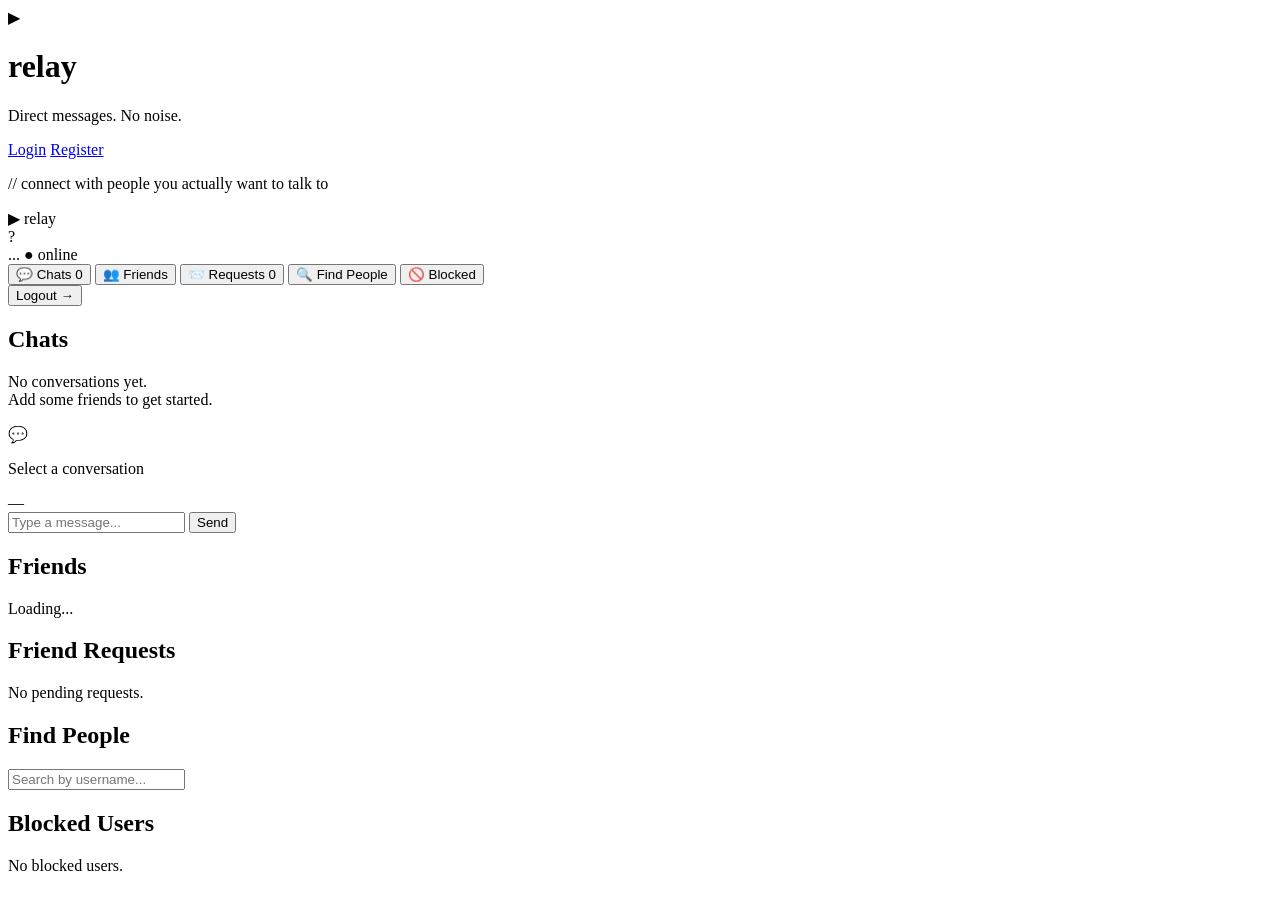
==== static/index.html @ bf9447e9 "comment" ====
<!DOCTYPE html>
<html lang="en">
<head>
    <meta charset="UTF-8"/>
    <meta name="viewport" content="width=device-width, initial-scale=1.0"/>
    <title>Relay — Messaging</title>
    <link rel="preconnect" href="https://fonts.googleapis.com"/>
    <link href="https://fonts.googleapis.com/css2?family=IBM+Plex+Mono:wght@400;500;600&family=IBM+Plex+Sans:wght@300;400;500&display=swap"
          rel="stylesheet"/>
    <link rel="stylesheet" href="/static/css/messenger.css"> <!-- chat page -->
</head>
<body>

<!-- ===================== LOGGED-OUT VIEW ===================== -->
<div id="view-guest" class="view hidden">
    <div class="guest-wrap">
        <div class="guest-brand">
            <span class="brand-mark">▶</span>
            <h1 class="brand-name">relay</h1>
        </div>
        <p class="guest-tagline">Direct messages. No noise.</p>
        <div class="guest-actions">
            <a href="/login.html" class="btn btn-primary">Login</a>
            <a href="/register.html" class="btn btn-ghost">Register</a>
        </div>
        <p class="guest-hint">// connect with people you actually want to talk to</p>
    </div>
</div>

<!-- ===================== LOGGED-IN VIEW ===================== -->
<div id="view-app" class="view hidden">

    <!-- Sidebar -->
    <aside class="sidebar" id="sidebar">
        <div class="sidebar-header">
            <span class="brand-mark-sm">▶</span>
            <span class="brand-name-sm">relay</span>
        </div>

        <div class="user-badge" id="user-badge">
            <div class="user-avatar" id="user-avatar">?</div>
            <div class="user-info">
                <span class="user-name" id="sidebar-username">...</span>
                <span class="user-status">● online</span>
            </div>
        </div>

        <nav class="sidebar-nav">
            <button class="nav-item active" data-panel="chats" onclick="showPanel('chats')">
                <span class="nav-icon">💬</span> Chats
                <span class="unread-badge hidden" id="total-unread-badge">0</span>
            </button>
            <button class="nav-item" data-panel="friends" onclick="showPanel('friends')">
                <span class="nav-icon">👥</span> Friends
            </button>
            <button class="nav-item" data-panel="requests" onclick="showPanel('requests')">
                <span class="nav-icon">📨</span> Requests
                <span class="unread-badge hidden" id="requests-badge">0</span>
            </button>
            <button class="nav-item" data-panel="search" onclick="showPanel('search')">
                <span class="nav-icon">🔍</span> Find People
            </button>
            <button class="nav-item" data-panel="blocked" onclick="showPanel('blocked')">
                <span class="nav-icon">🚫</span> Blocked
            </button>
        </nav>

        <div class="sidebar-footer">
            <button class="btn-logout" onclick="logout()">Logout →</button>
        </div>
    </aside>

    <!-- Main content area -->
    <main class="main-area">

        <!-- ---- CHATS PANEL ---- -->
        <div class="panel active" id="panel-chats">
            <div class="panel-header">
                <h2>Chats</h2>
            </div>
            <div class="chat-layout">
                <div class="chat-list" id="chat-list">
                    <p class="empty-state">No conversations yet.<br/>Add some friends to get started.</p>
                </div>
                <div class="chat-window" id="chat-window">
                    <div class="chat-window-empty" id="chat-empty-state">
                        <span class="chat-empty-icon">💬</span>
                        <p>Select a conversation</p>
                    </div>
                    <div class="chat-active hidden" id="chat-active">
                        <div class="chat-header" id="chat-header">
                            <span id="chat-with-name">—</span>
                        </div>
                        <div class="messages-area" id="messages-area"></div>
                        <div class="message-input-row">
                            <input type="text" id="msg-input" placeholder="Type a message..."
                                   onkeydown="if(event.key==='Enter') sendMessage()"/>
                            <button class="btn-send" onclick="sendMessage()">Send</button>
                        </div>
                    </div>
                </div>
            </div>
        </div>

        <!-- ---- FRIENDS PANEL ---- -->
        <div class="panel hidden" id="panel-friends">
            <div class="panel-header">
                <h2>Friends</h2>
            </div>
            <div id="friends-list" class="card-list">
                <p class="empty-state">Loading...</p>
            </div>
        </div>

        <!-- ---- REQUESTS PANEL ---- -->
        <div class="panel hidden" id="panel-requests">
            <div class="panel-header">
                <h2>Friend Requests</h2>
            </div>
            <div id="requests-list" class="card-list">
                <p class="empty-state">No pending requests.</p>
            </div>
        </div>

        <!-- ---- SEARCH PANEL ---- -->
        <div class="panel hidden" id="panel-search">
            <div class="panel-header">
                <h2>Find People</h2>
            </div>
            <div class="search-bar">
                <input type="text" id="search-input" placeholder="Search by username..." oninput="debounceSearch()"/>
            </div>
            <div id="search-results" class="card-list"></div>
        </div>

        <!-- ---- BLOCKED PANEL ---- -->
        <div class="panel hidden" id="panel-blocked">
            <div class="panel-header">
                <h2>Blocked Users</h2>
            </div>
            <div id="blocked-list" class="card-list">
                <p class="empty-state">No blocked users.</p>
            </div>
        </div>

    </main>
</div>

<!-- Toast notification -->
<div id="toast" class="toast hidden"></div>

<script src="/js/api.js"></script>
<script src="/js/app.js"></script>
</body>
</html>
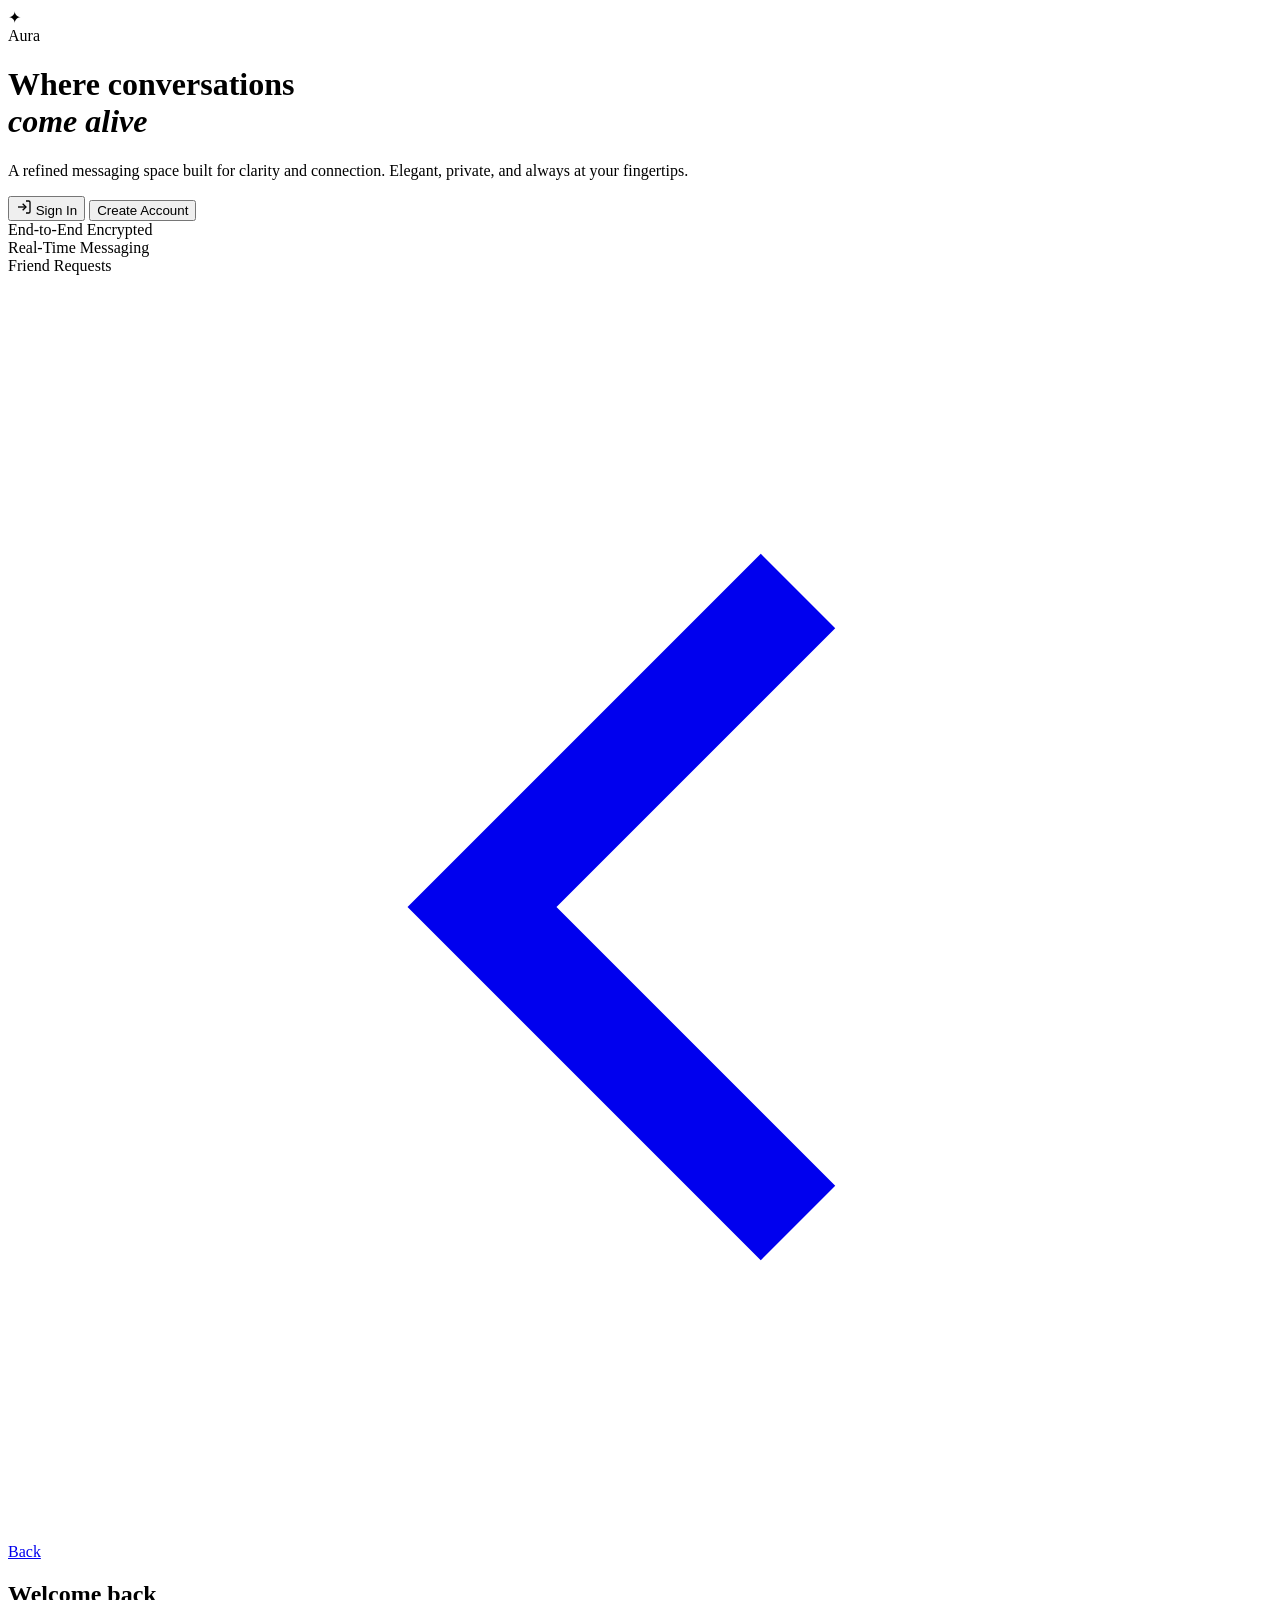
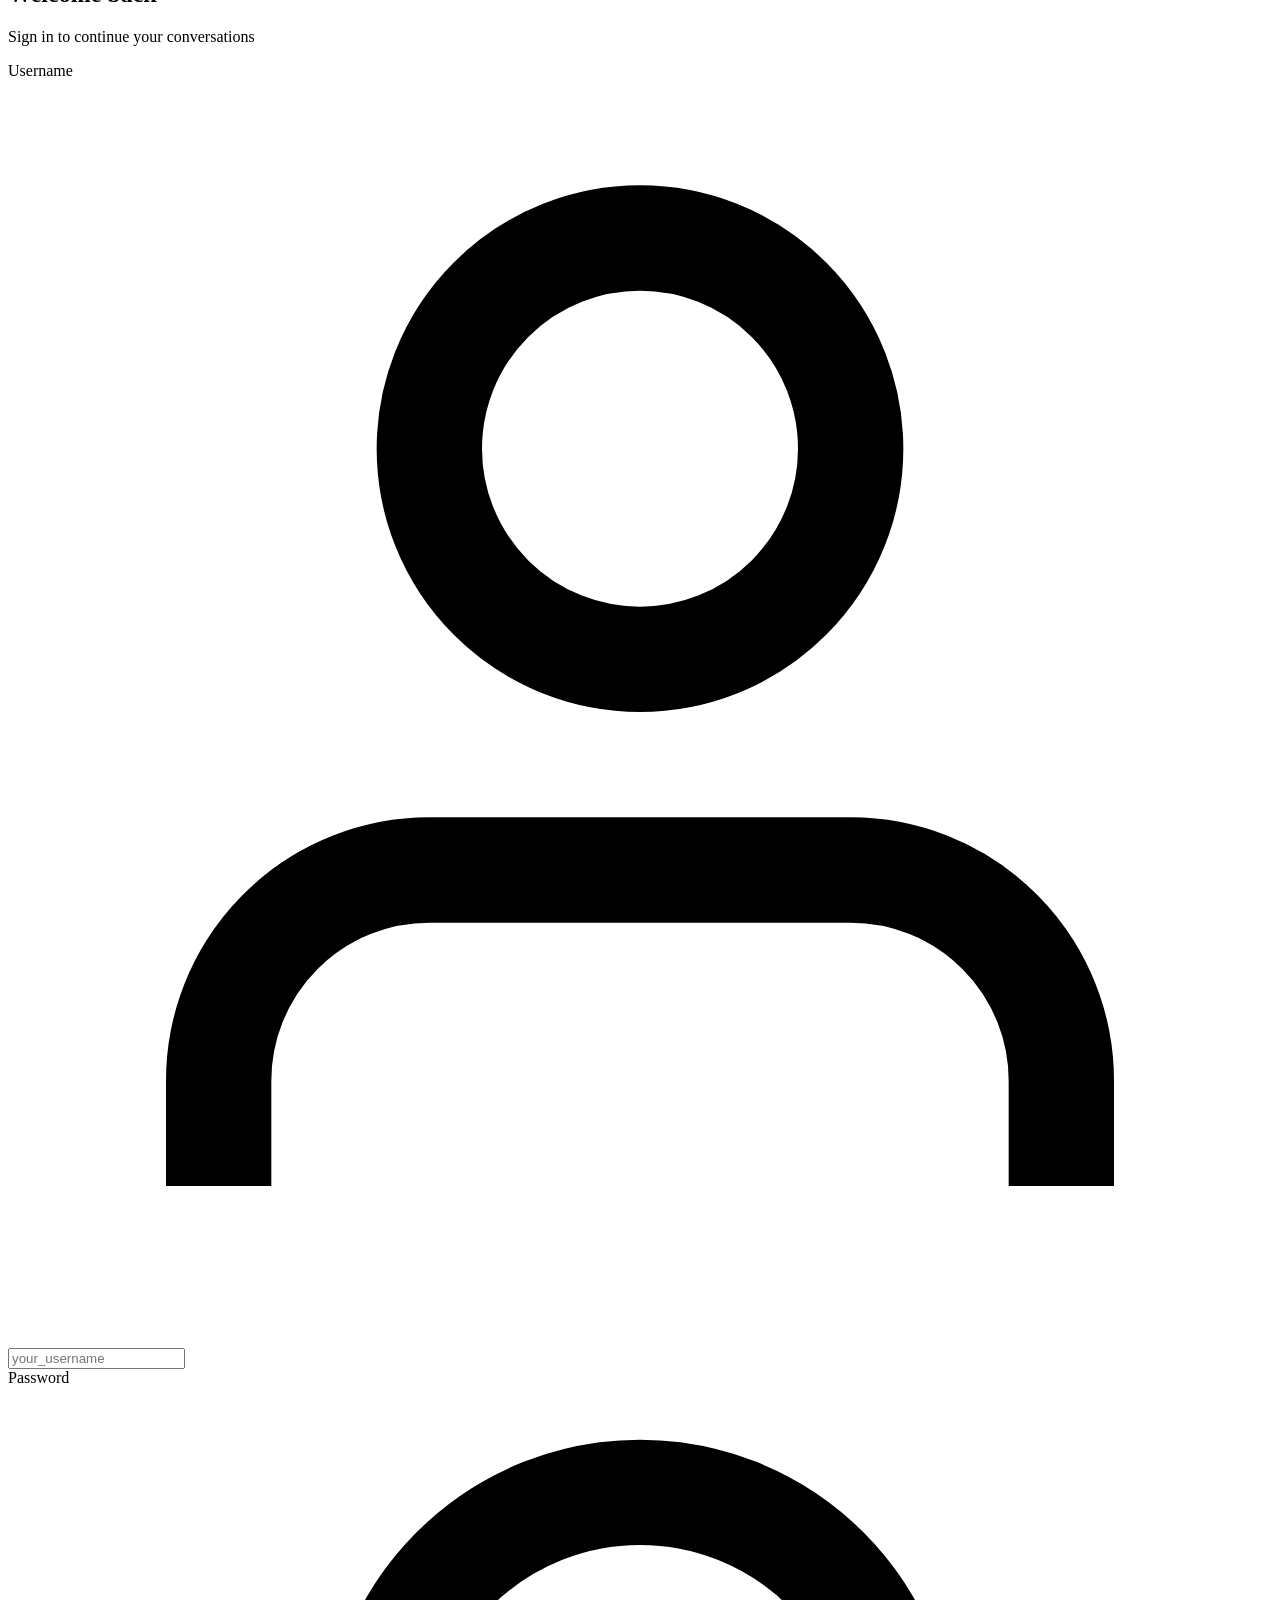
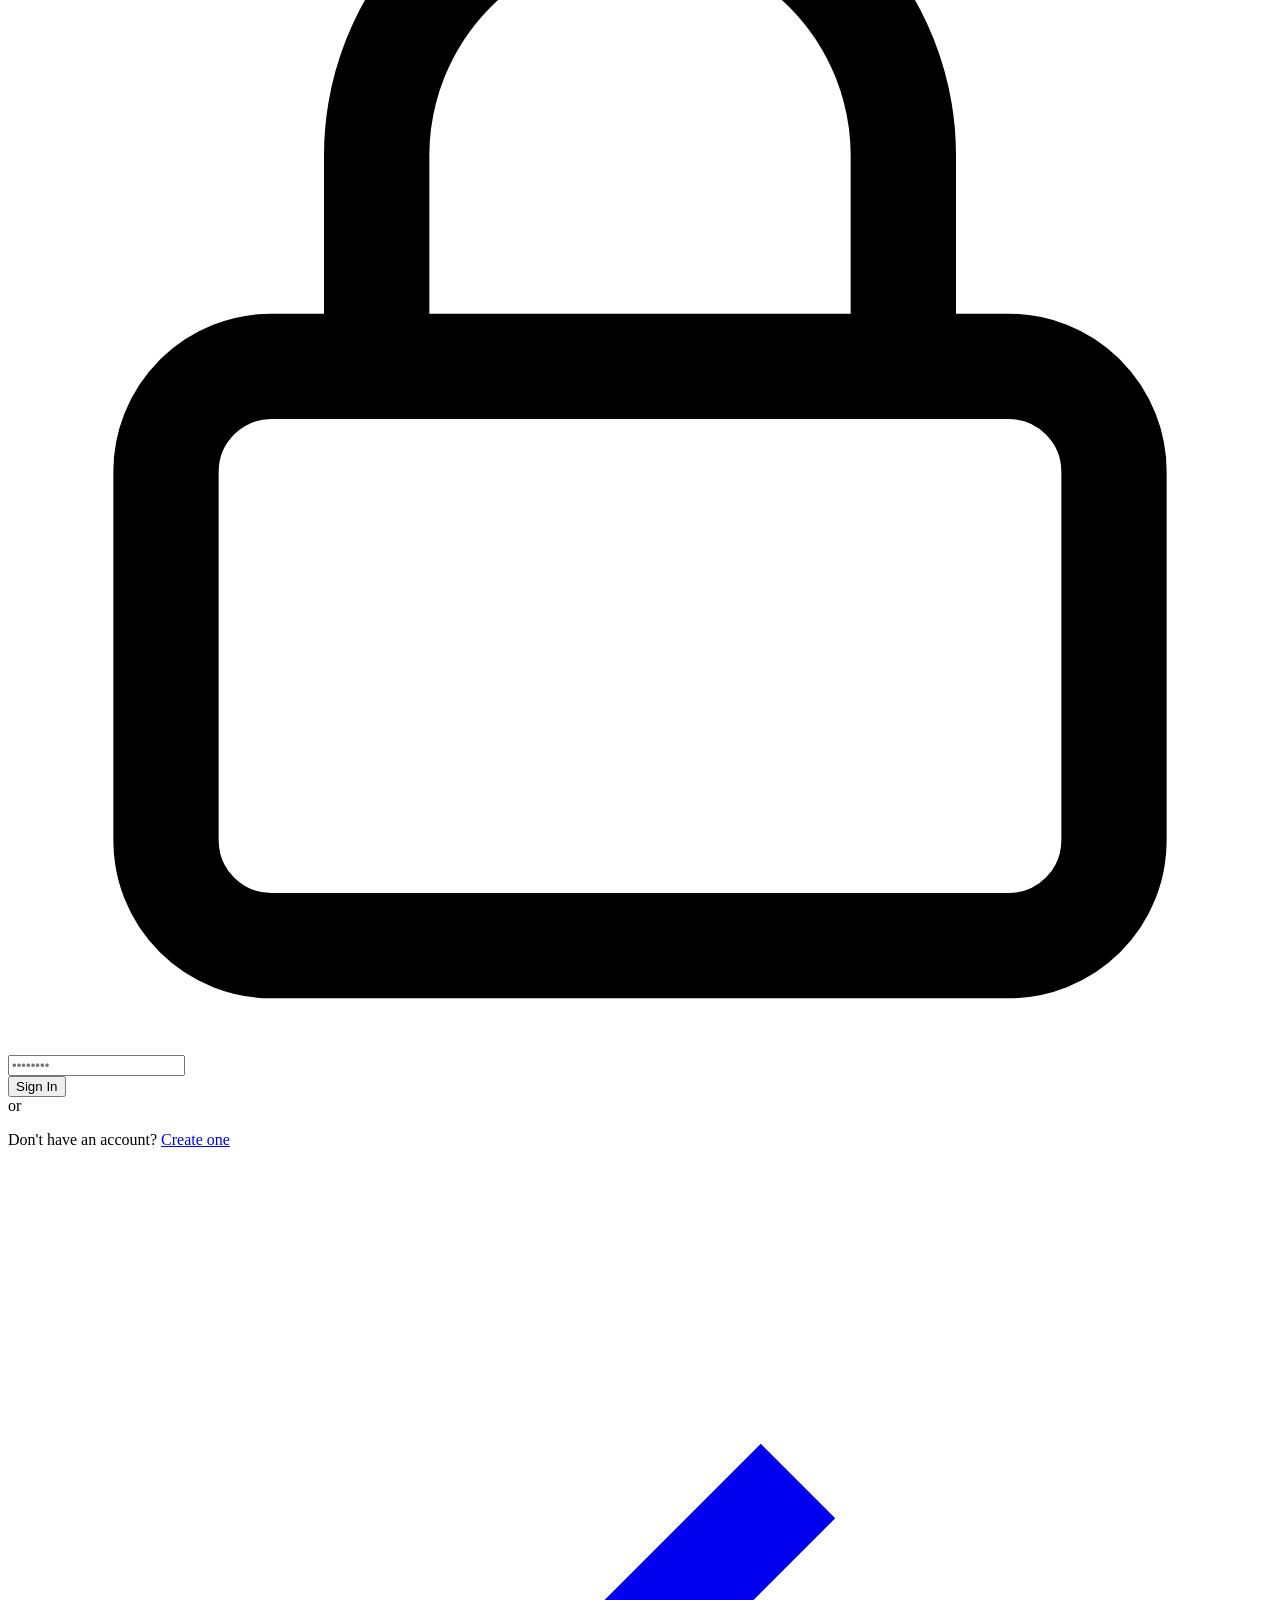
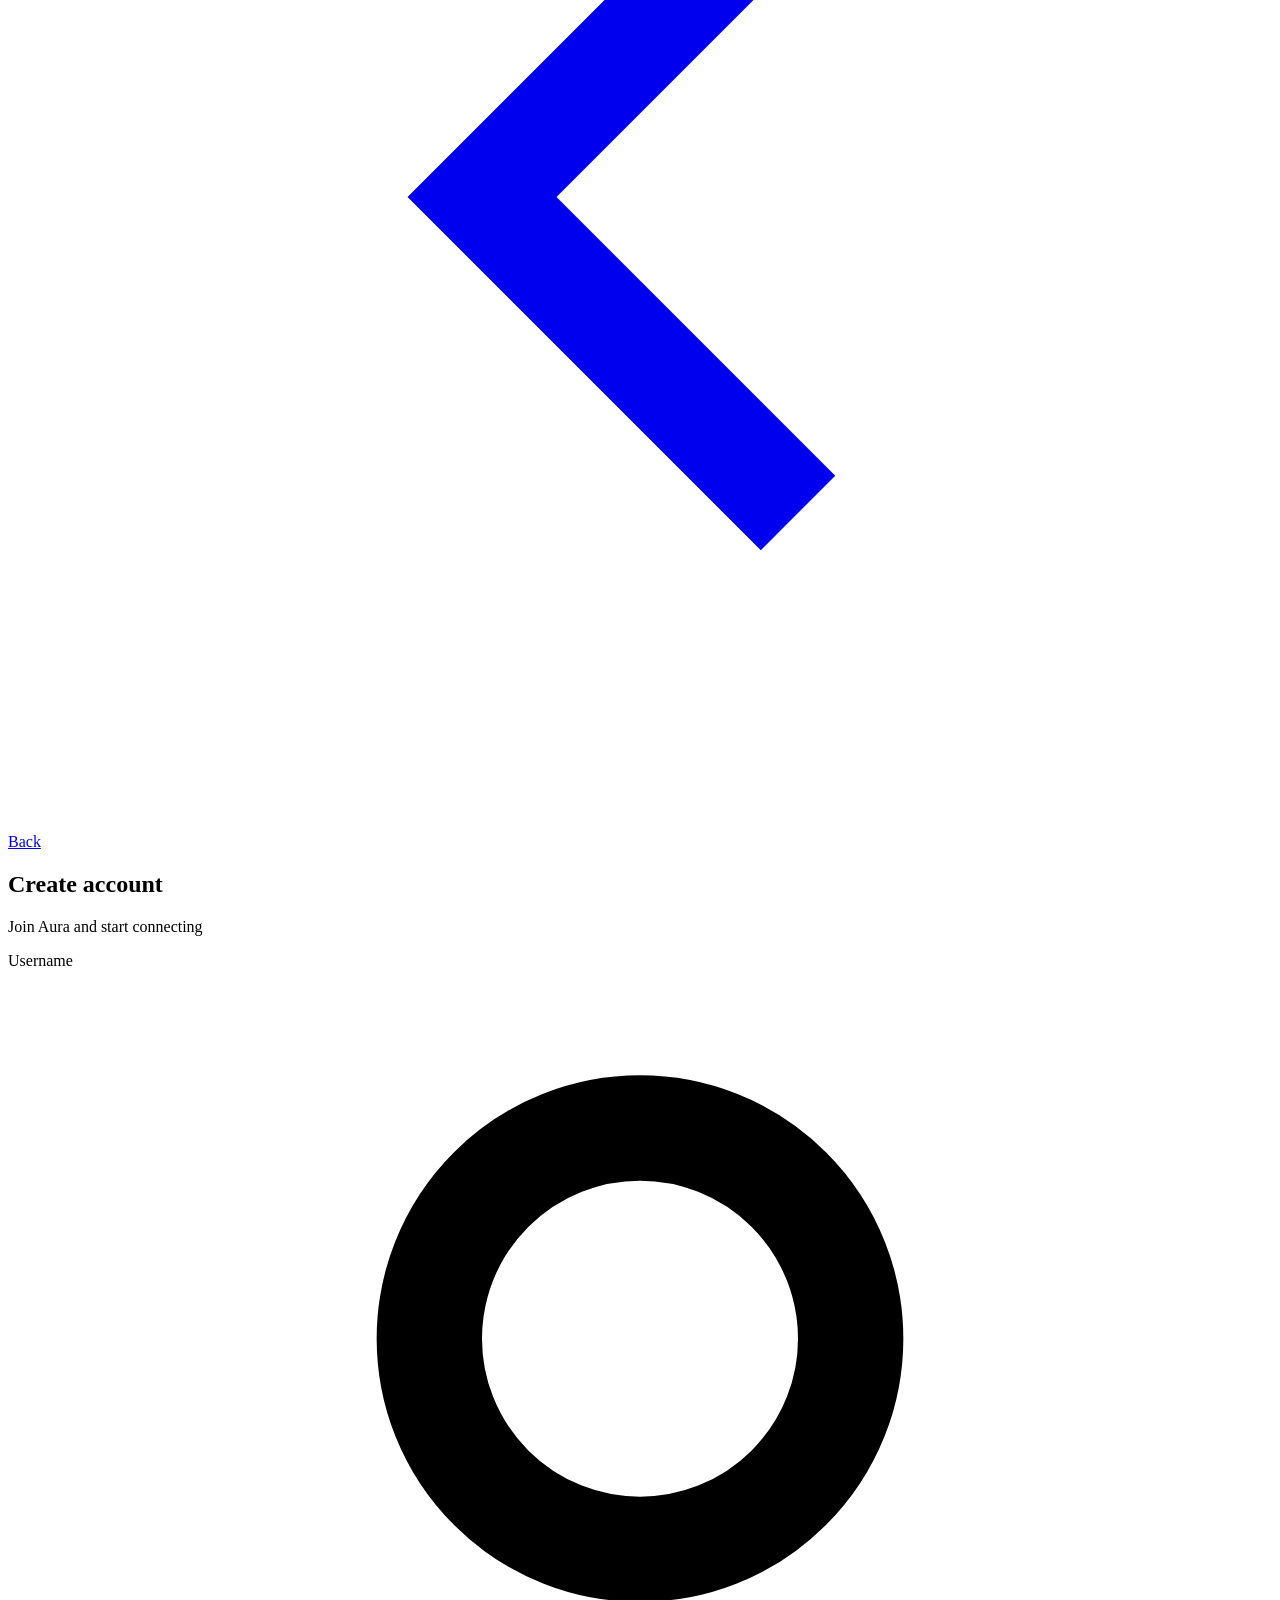
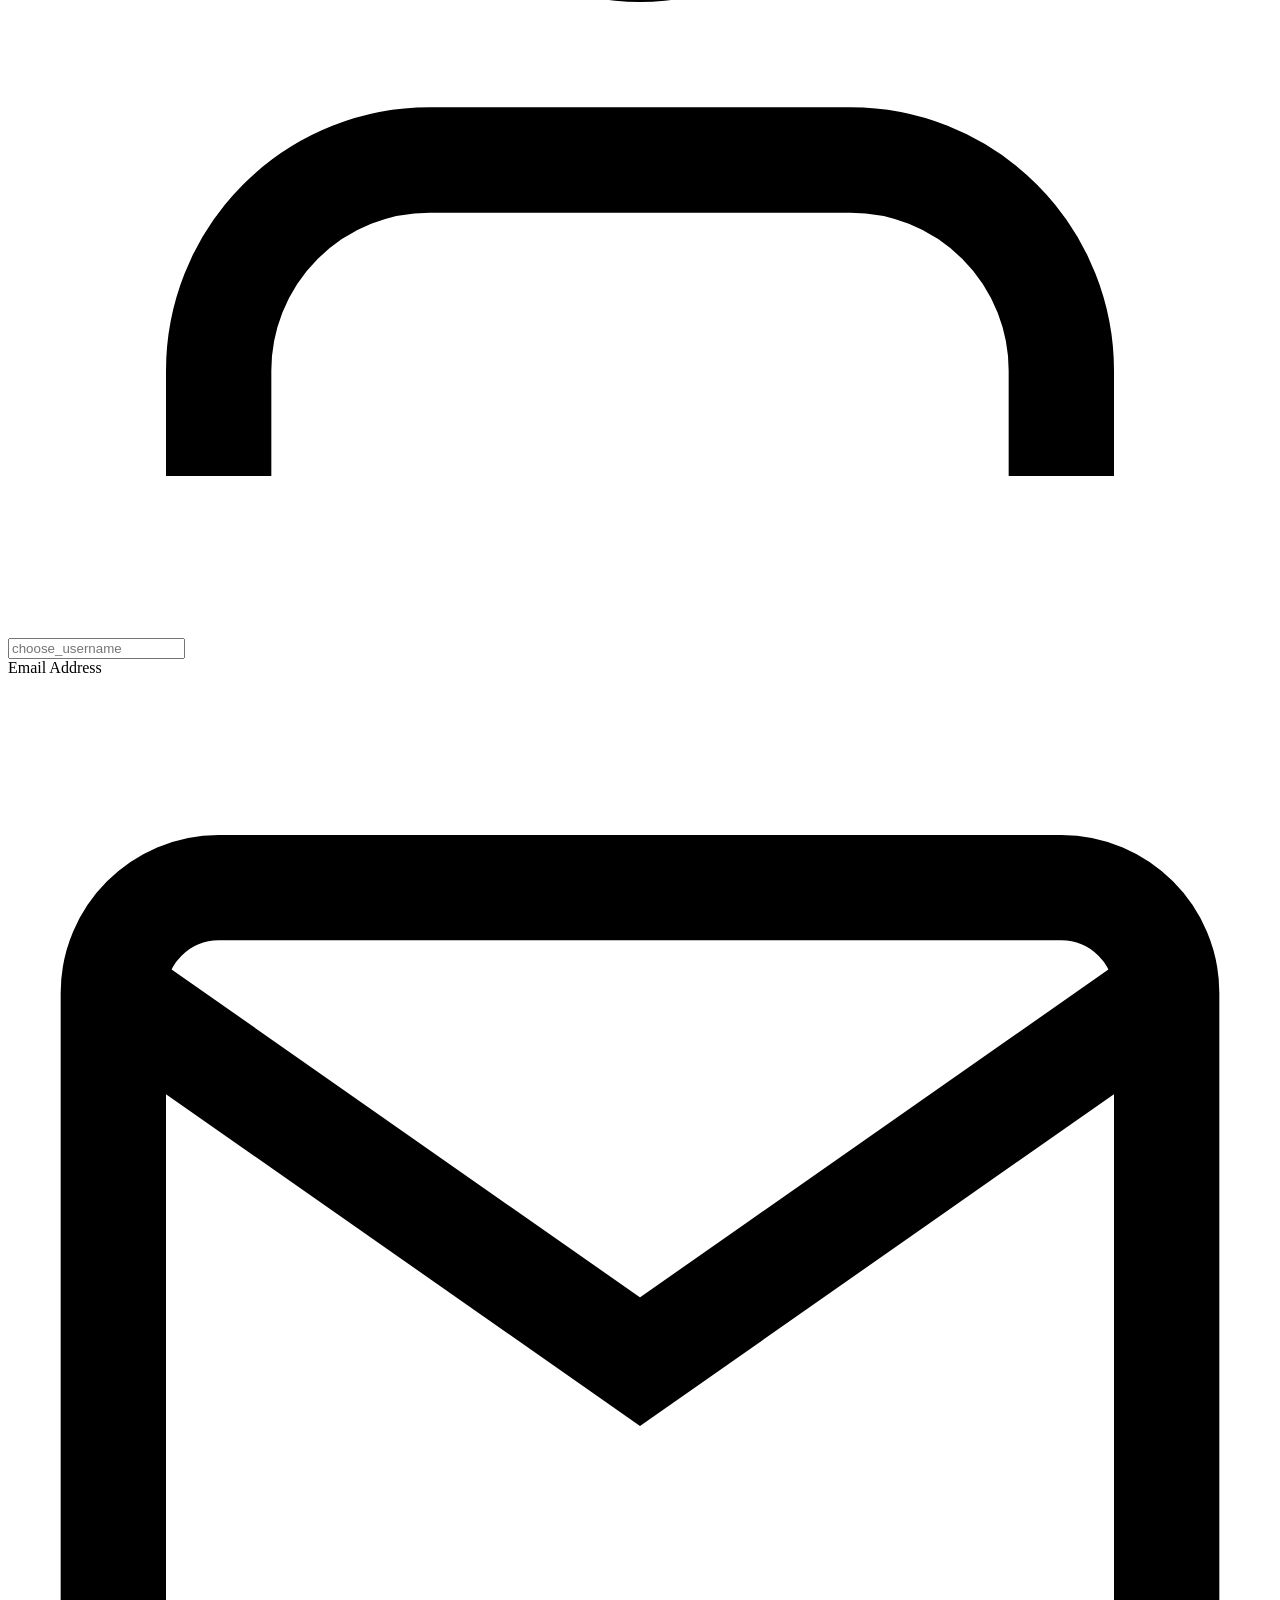
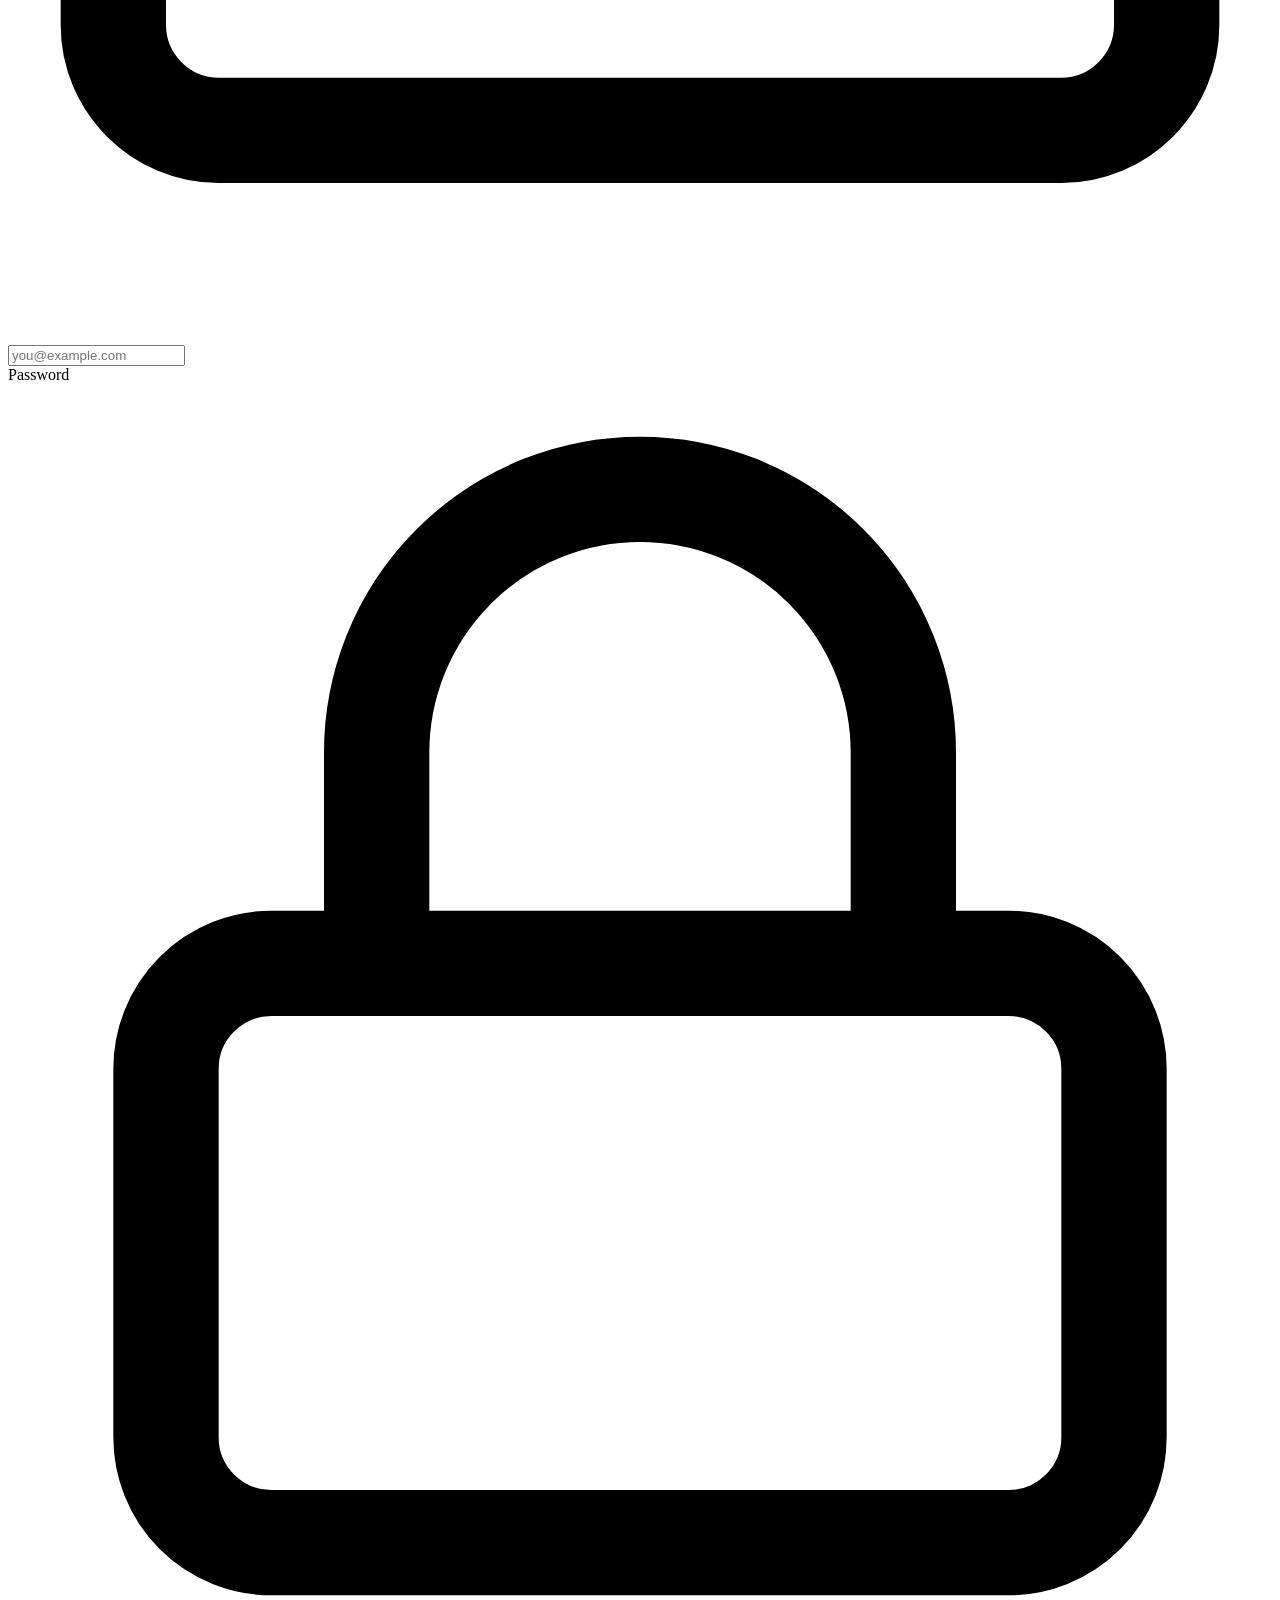
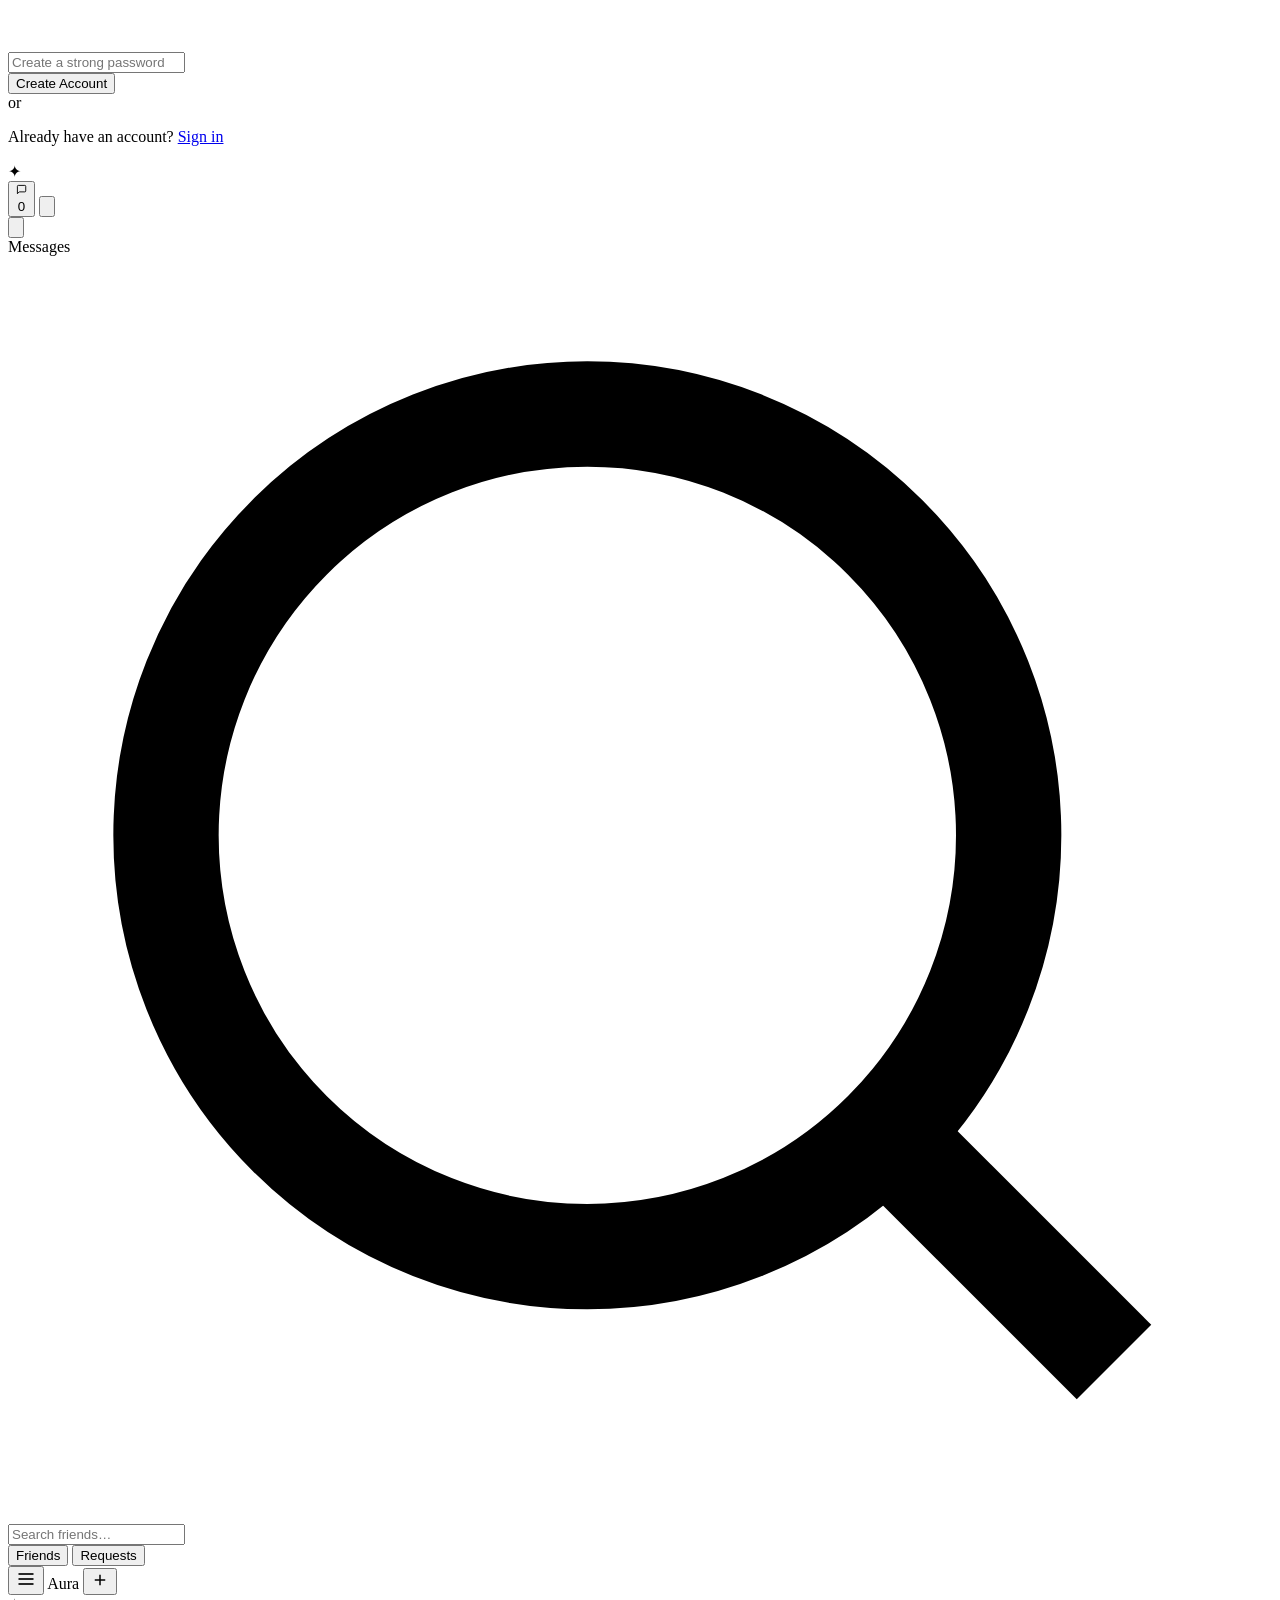
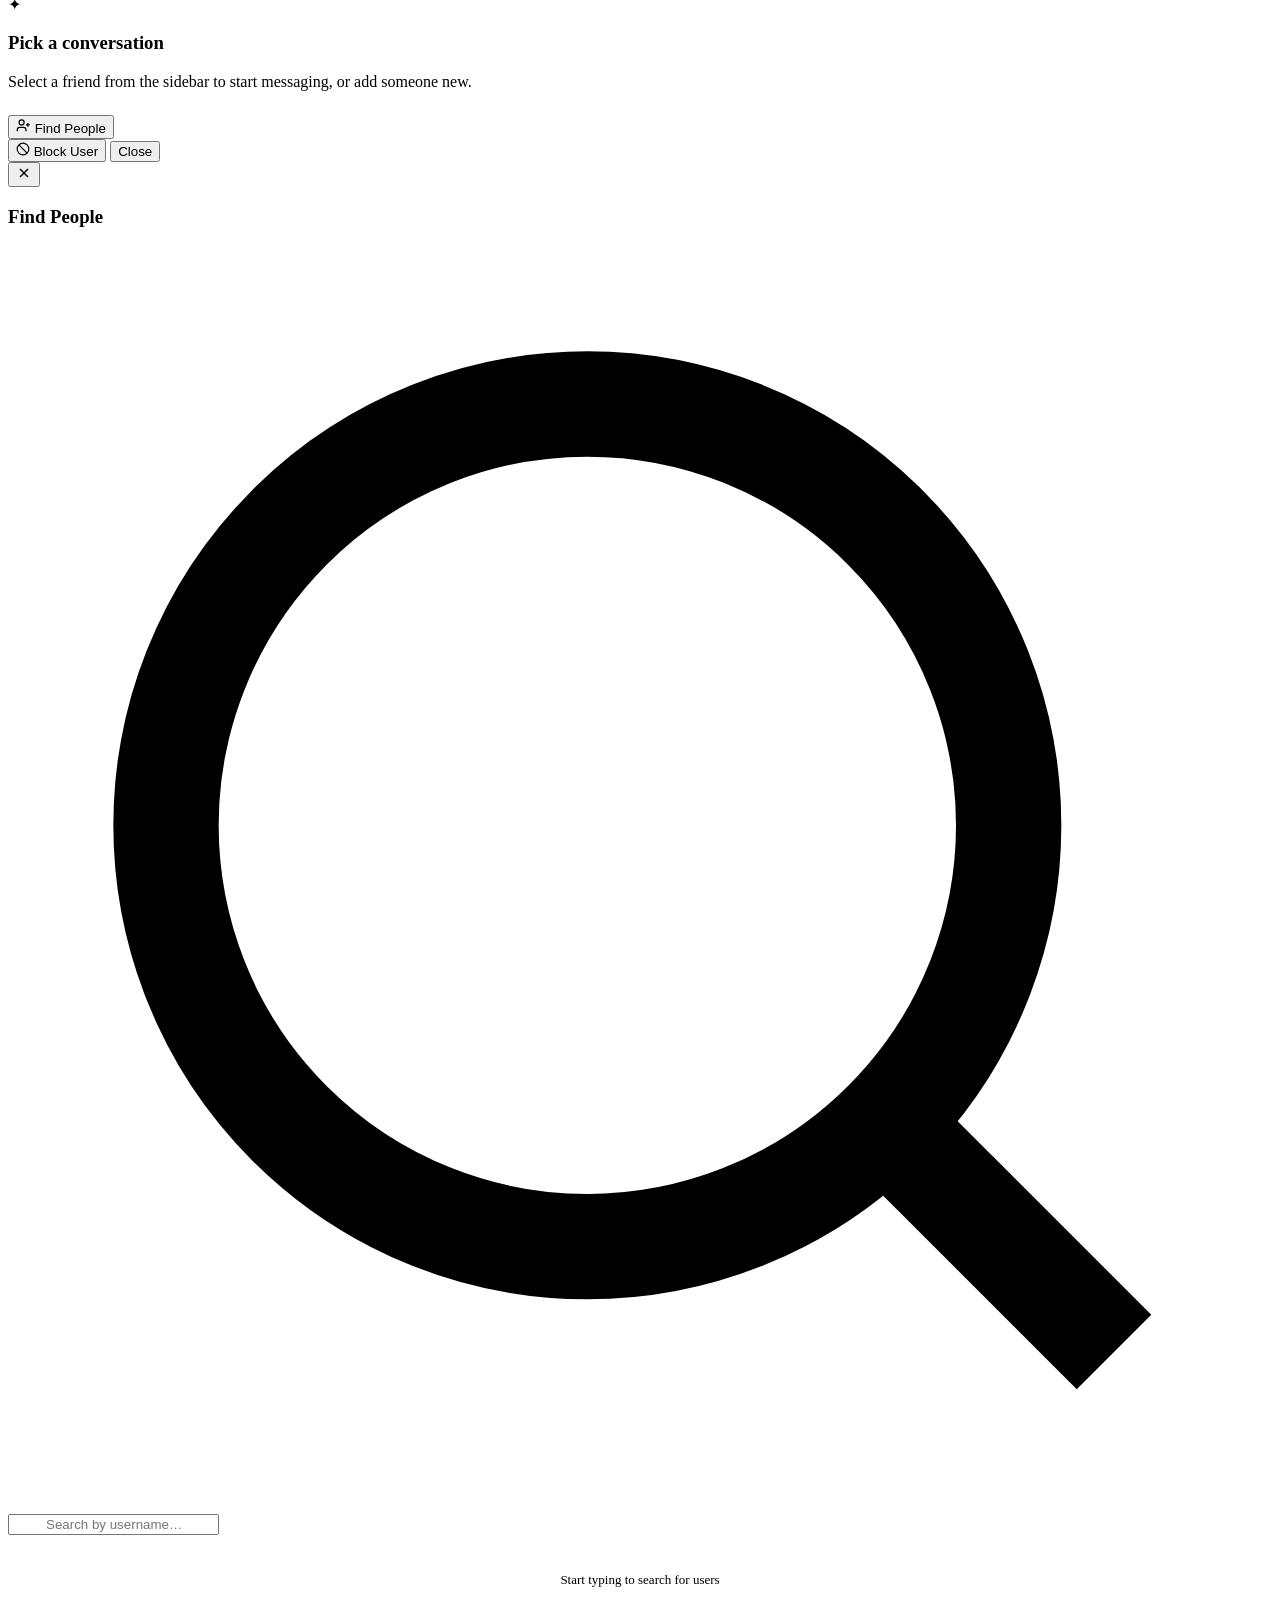
==== commit 66ac594b: "Added frontend" ====
--- a/static/index.html
+++ b/static/index.html
@@ -2,154 +2,403 @@
 <html lang="en">
 <head>
     <meta charset="UTF-8"/>
-    <meta name="viewport" content="width=device-width, initial-scale=1.0"/>
-    <title>Relay — Messaging</title>
-    <link rel="preconnect" href="https://fonts.googleapis.com"/>
-    <link href="https://fonts.googleapis.com/css2?family=IBM+Plex+Mono:wght@400;500;600&family=IBM+Plex+Sans:wght@300;400;500&display=swap"
-          rel="stylesheet"/>
-    <link rel="stylesheet" href="/static/css/messenger.css"> <!-- chat page -->
+    <meta content="width=device-width, initial-scale=1.0" name="viewport"/>
+    <title>Aura — Messaging</title>
+    <meta content="A refined, modern messaging experience." name="description"/>
+    <link href="/styles/base.css" rel="stylesheet"/>
+    <link href="/styles/auth.css" rel="stylesheet"/>
+    <link href="/styles/app.css" rel="stylesheet"/>
+    <script src="/js/app.js"></script>
 </head>
 <body>
 
-<!-- ===================== LOGGED-OUT VIEW ===================== -->
-<div id="view-guest" class="view hidden">
-    <div class="guest-wrap">
-        <div class="guest-brand">
-            <span class="brand-mark">▶</span>
-            <h1 class="brand-name">relay</h1>
-        </div>
-        <p class="guest-tagline">Direct messages. No noise.</p>
-        <div class="guest-actions">
-            <a href="/login.html" class="btn btn-primary">Login</a>
-            <a href="/register.html" class="btn btn-ghost">Register</a>
-        </div>
-        <p class="guest-hint">// connect with people you actually want to talk to</p>
+<!-- ─── Toast Container ──────────────────────────────── -->
+<div aria-live="polite" id="toast-container"></div>
+
+<!-- ─── Sidebar Overlay (mobile) ─────────────────────── -->
+<div class="sidebar-overlay" id="sidebar-overlay"></div>
+
+<!-- ╔══════════════════════════════════════════════════╗ -->
+<!-- ║              AUTH SCREEN (Guest State)           ║ -->
+<!-- ╚══════════════════════════════════════════════════╝ -->
+<div id="auth-screen">
+    <!-- Ambient background -->
+    <div class="auth-bg">
+        <div class="auth-bg-grid"></div>
+        <div class="auth-orb auth-orb-1"></div>
+        <div class="auth-orb auth-orb-2"></div>
+        <div class="auth-orb auth-orb-3"></div>
+    </div>
+
+    <!-- Welcome View -->
+    <div id="welcome-view">
+        <div class="welcome-logo">
+            <div class="welcome-logo-icon">✦</div>
+            <span class="welcome-logo-name">Aura</span>
+        </div>
+        <h1 class="welcome-headline">
+            Where conversations<br/><em>come alive</em>
+        </h1>
+        <p class="welcome-sub">
+            A refined messaging space built for clarity and connection.
+            Elegant, private, and always at your fingertips.
+        </p>
+        <div class="welcome-actions">
+            <button class="btn btn-primary" onclick="showView('login')">
+                <svg fill="none" height="16" stroke="currentColor" stroke-width="2"
+                     viewBox="0 0 24 24" width="16" xmlns="http://www.w3.org/2000/svg">
+                    <path d="M15 3h4a2 2 0 0 1 2 2v14a2 2 0 0 1-2 2h-4"/>
+                    <polyline points="10 17 15 12 10 7"/>
+                    <line x1="15" x2="3" y1="12" y2="12"/>
+                </svg>
+                Sign In
+            </button>
+            <button class="btn btn-ghost" onclick="showView('register')">
+                Create Account
+            </button>
+        </div>
+        <div class="welcome-features">
+            <div class="feature-chip">
+                <div class="feature-chip-dot"></div>
+                End-to-End Encrypted
+            </div>
+            <div class="feature-chip">
+                <div class="feature-chip-dot"></div>
+                Real-Time Messaging
+            </div>
+            <div class="feature-chip">
+                <div class="feature-chip-dot"></div>
+                Friend Requests
+            </div>
+        </div>
+    </div>
+
+    <!-- Login Panel -->
+    <div class="auth-panel hidden" id="login-view">
+        <a class="auth-panel-back" href="#" onclick="showView('welcome'); return false;">
+            <svg fill="none" stroke="currentColor" stroke-width="2" viewBox="0 0 24 24"
+                 xmlns="http://www.w3.org/2000/svg">
+                <polyline points="15 18 9 12 15 6"/>
+            </svg>
+            Back
+        </a>
+        <div class="auth-panel-header">
+            <h2 class="auth-panel-title">Welcome back</h2>
+            <p class="auth-panel-subtitle">Sign in to continue your conversations</p>
+        </div>
+        <form class="auth-form" id="login-form" onsubmit="handleLogin(event)">
+            <div class="form-group" id="lg-username-group">
+                <label class="form-label" for="lg-username">Username</label>
+                <div class="input-with-icon">
+                    <svg class="input-icon" fill="none" stroke="currentColor" stroke-width="2"
+                         viewBox="0 0 24 24" xmlns="http://www.w3.org/2000/svg">
+                        <path d="M20 21v-2a4 4 0 0 0-4-4H8a4 4 0 0 0-4 4v2"/>
+                        <circle cx="12" cy="7" r="4"/>
+                    </svg>
+                    <input autocomplete="username" class="input-field" id="lg-username" placeholder="your_username"
+                           required type="text"/>
+                </div>
+                <span class="form-error" id="lg-username-error"></span>
+            </div>
+            <div class="form-group" id="lg-password-group">
+                <label class="form-label" for="lg-password">Password</label>
+                <div class="input-with-icon">
+                    <svg class="input-icon" fill="none" stroke="currentColor" stroke-width="2"
+                         viewBox="0 0 24 24" xmlns="http://www.w3.org/2000/svg">
+                        <rect height="11" rx="2" ry="2" width="18" x="3" y="11"/>
+                        <path d="M7 11V7a5 5 0 0 1 10 0v4"/>
+                    </svg>
+                    <input autocomplete="current-password" class="input-field" id="lg-password" placeholder="••••••••"
+                           required type="password"/>
+                </div>
+                <span class="form-error" id="lg-password-error"></span>
+            </div>
+            <div class="auth-form-footer">
+                <button class="btn btn-primary" id="login-btn" type="submit">
+                    <span id="login-btn-text">Sign In</span>
+                    <span class="spinner hidden" id="login-btn-spinner"></span>
+                </button>
+                <div class="auth-separator">or</div>
+                <p class="auth-switch">
+                    Don't have an account? <a href="#" onclick="showView('register'); return false;">Create one</a>
+                </p>
+            </div>
+        </form>
+    </div>
+
+    <!-- Register Panel -->
+    <div class="auth-panel hidden" id="register-view">
+        <a class="auth-panel-back" href="#" onclick="showView('welcome'); return false;">
+            <svg fill="none" stroke="currentColor" stroke-width="2" viewBox="0 0 24 24"
+                 xmlns="http://www.w3.org/2000/svg">
+                <polyline points="15 18 9 12 15 6"/>
+            </svg>
+            Back
+        </a>
+        <div class="auth-panel-header">
+            <h2 class="auth-panel-title">Create account</h2>
+            <p class="auth-panel-subtitle">Join Aura and start connecting</p>
+        </div>
+        <form class="auth-form" id="register-form" onsubmit="handleRegister(event)">
+            <div class="form-group" id="rg-username-group">
+                <label class="form-label" for="rg-username">Username</label>
+                <div class="input-with-icon">
+                    <svg class="input-icon" fill="none" stroke="currentColor" stroke-width="2"
+                         viewBox="0 0 24 24" xmlns="http://www.w3.org/2000/svg">
+                        <path d="M20 21v-2a4 4 0 0 0-4-4H8a4 4 0 0 0-4 4v2"/>
+                        <circle cx="12" cy="7" r="4"/>
+                    </svg>
+                    <input autocomplete="username" class="input-field" id="rg-username" placeholder="choose_username"
+                           required type="text"/>
+                </div>
+                <span class="form-error" id="rg-username-error"></span>
+            </div>
+            <div class="form-group" id="rg-email-group">
+                <label class="form-label" for="rg-email">Email Address</label>
+                <div class="input-with-icon">
+                    <svg class="input-icon" fill="none" stroke="currentColor" stroke-width="2"
+                         viewBox="0 0 24 24" xmlns="http://www.w3.org/2000/svg">
+                        <path d="M4 4h16c1.1 0 2 .9 2 2v12c0 1.1-.9 2-2 2H4c-1.1 0-2-.9-2-2V6c0-1.1.9-2 2-2z"/>
+                        <polyline points="22,6 12,13 2,6"/>
+                    </svg>
+                    <input autocomplete="email" class="input-field" id="rg-email" placeholder="you@example.com"
+                           required type="email"/>
+                </div>
+                <span class="form-error" id="rg-email-error"></span>
+            </div>
+            <div class="form-group" id="rg-password-group">
+                <label class="form-label" for="rg-password">Password</label>
+                <div class="input-with-icon">
+                    <svg class="input-icon" fill="none" stroke="currentColor" stroke-width="2"
+                         viewBox="0 0 24 24" xmlns="http://www.w3.org/2000/svg">
+                        <rect height="11" rx="2" ry="2" width="18" x="3" y="11"/>
+                        <path d="M7 11V7a5 5 0 0 1 10 0v4"/>
+                    </svg>
+                    <input autocomplete="new-password" class="input-field" id="rg-password" placeholder="Create a strong password"
+                           required type="password"/>
+                </div>
+                <span class="form-error" id="rg-password-error"></span>
+            </div>
+            <div class="auth-form-footer">
+                <button class="btn btn-primary" id="register-btn" type="submit">
+                    <span id="register-btn-text">Create Account</span>
+                    <span class="spinner hidden" id="register-btn-spinner"></span>
+                </button>
+                <div class="auth-separator">or</div>
+                <p class="auth-switch">
+                    Already have an account? <a href="#" onclick="showView('login'); return false;">Sign in</a>
+                </p>
+            </div>
+        </form>
     </div>
 </div>
 
-<!-- ===================== LOGGED-IN VIEW ===================== -->
-<div id="view-app" class="view hidden">
+<!-- ╔══════════════════════════════════════════════════╗ -->
+<!-- ║           APP SCREEN (Authenticated State)       ║ -->
+<!-- ╚══════════════════════════════════════════════════╝ -->
+<div class="hidden" id="app-screen">
+
+    <!-- Nav Rail (desktop) -->
+    <nav aria-label="Main navigation" class="nav-rail">
+        <div class="nav-logo">✦</div>
+
+        <button class="nav-btn active" id="nav-messages-btn" title="Messages">
+            <svg fill="none" stroke="currentColor" stroke-width="2" viewBox="0 0 24 24"
+                 xmlns="http://www.w3.org/2000/svg">
+                <path d="M21 15a2 2 0 0 1-2 2H7l-4 4V5a2 2 0 0 1 2-2h14a2 2 0 0 1 2 2z"/>
+            </svg>
+            <span class="nav-badge hidden" id="nav-unread-badge">0</span>
+        </button>
+
+        <button class="nav-btn" onclick="openAddFriendModal()" title="Add Friend">
+            <svg fill="none" stroke="currentColor" stroke-width="2" viewBox="0 0 24 24"
+                 xmlns="http://www.w3.org/2000/svg">
+                <path d="M16 21v-2a4 4 0 0 0-4-4H6a4 4 0 0 0-4 4v2"/>
+                <circle cx="9" cy="7" r="4"/>
+                <line x1="19" x2="19" y1="8" y2="14"/>
+                <line x1="22" x2="16" y1="11" y2="11"/>
+            </svg>
+        </button>
+
+        <div class="nav-spacer"></div>
+
+        <div class="nav-user-avatar" id="nav-user-avatar" title="Your profile"></div>
+
+        <button class="nav-btn" onclick="handleLogout()" title="Sign out">
+            <svg fill="none" stroke="currentColor" stroke-width="2" viewBox="0 0 24 24"
+                 xmlns="http://www.w3.org/2000/svg">
+                <path d="M9 21H5a2 2 0 0 1-2-2V5a2 2 0 0 1 2-2h4"/>
+                <polyline points="16 17 21 12 16 7"/>
+                <line x1="21" x2="9" y1="12" y2="12"/>
+            </svg>
+        </button>
+    </nav>
 
     <!-- Sidebar -->
-    <aside class="sidebar" id="sidebar">
+    <aside aria-label="Conversations" class="sidebar" id="sidebar">
         <div class="sidebar-header">
-            <span class="brand-mark-sm">▶</span>
-            <span class="brand-name-sm">relay</span>
-        </div>
-
-        <div class="user-badge" id="user-badge">
-            <div class="user-avatar" id="user-avatar">?</div>
-            <div class="user-info">
-                <span class="user-name" id="sidebar-username">...</span>
-                <span class="user-status">● online</span>
-            </div>
-        </div>
-
-        <nav class="sidebar-nav">
-            <button class="nav-item active" data-panel="chats" onclick="showPanel('chats')">
-                <span class="nav-icon">💬</span> Chats
-                <span class="unread-badge hidden" id="total-unread-badge">0</span>
+            <div class="sidebar-title">Messages</div>
+            <div class="search-wrap">
+                <svg class="search-icon" fill="none" stroke="currentColor" stroke-width="2"
+                     viewBox="0 0 24 24" xmlns="http://www.w3.org/2000/svg">
+                    <circle cx="11" cy="11" r="8"/>
+                    <line x1="21" x2="16.65" y1="21" y2="16.65"/>
+                </svg>
+                <input class="input-field" id="contact-search" oninput="handleContactSearch(this.value)" placeholder="Search friends…"
+                       type="search"/>
+            </div>
+        </div>
+
+        <!-- Tabs -->
+        <div class="sidebar-tabs">
+            <button class="tab-btn active" id="tab-friends" onclick="switchTab('friends')">Friends</button>
+            <button class="tab-btn" id="tab-requests" onclick="switchTab('requests')">Requests <span
+                    id="req-count-badge" style="display:none;"></span></button>
+        </div>
+
+        <!-- Contact list -->
+        <div class="contact-list" id="contact-list" role="list"></div>
+    </aside>
+
+    <!-- Main Chat Area -->
+    <main class="chat-area" id="chat-area">
+        <!-- Mobile Header -->
+        <div class="mobile-header" id="mobile-header">
+            <button aria-label="Open menu" class="mobile-menu-btn" onclick="toggleSidebar()">
+                <svg fill="none" height="20" stroke="currentColor" stroke-width="2"
+                     viewBox="0 0 24 24" width="20" xmlns="http://www.w3.org/2000/svg">
+                    <line x1="3" x2="21" y1="12" y2="12"/>
+                    <line x1="3" x2="21" y1="6" y2="6"/>
+                    <line x1="3" x2="21" y1="18" y2="18"/>
+                </svg>
             </button>
-            <button class="nav-item" data-panel="friends" onclick="showPanel('friends')">
-                <span class="nav-icon">👥</span> Friends
+            <span class="mobile-header-title">Aura</span>
+            <button aria-label="Add friend" class="mobile-add-btn" onclick="openAddFriendModal()">
+                <svg fill="none" height="18" stroke="currentColor" stroke-width="2"
+                     viewBox="0 0 24 24" width="18" xmlns="http://www.w3.org/2000/svg">
+                    <line x1="12" x2="12" y1="5" y2="19"/>
+                    <line x1="5" x2="19" y1="12" y2="12"/>
+                </svg>
             </button>
-            <button class="nav-item" data-panel="requests" onclick="showPanel('requests')">
-                <span class="nav-icon">📨</span> Requests
-                <span class="unread-badge hidden" id="requests-badge">0</span>
+        </div>
+
+        <!-- No Conversation Selected -->
+        <div class="chat-empty" id="chat-empty">
+            <div class="chat-empty-icon">✦</div>
+            <h3>Pick a conversation</h3>
+            <p>Select a friend from the sidebar to start messaging, or add someone new.</p>
+            <button class="btn btn-ghost" onclick="openAddFriendModal()" style="margin-top: 8px;">
+                <svg fill="none" height="15" stroke="currentColor" stroke-width="2"
+                     viewBox="0 0 24 24" width="15" xmlns="http://www.w3.org/2000/svg">
+                    <path d="M16 21v-2a4 4 0 0 0-4-4H6a4 4 0 0 0-4 4v2"/>
+                    <circle cx="9" cy="7" r="4"/>
+                    <line x1="19" x2="19" y1="8" y2="14"/>
+                    <line x1="22" x2="16" y1="11" y2="11"/>
+                </svg>
+                Find People
             </button>
-            <button class="nav-item" data-panel="search" onclick="showPanel('search')">
-                <span class="nav-icon">🔍</span> Find People
-            </button>
-            <button class="nav-item" data-panel="blocked" onclick="showPanel('blocked')">
-                <span class="nav-icon">🚫</span> Blocked
-            </button>
-        </nav>
-
-        <div class="sidebar-footer">
-            <button class="btn-logout" onclick="logout()">Logout →</button>
-        </div>
-    </aside>
-
-    <!-- Main content area -->
-    <main class="main-area">
-
-        <!-- ---- CHATS PANEL ---- -->
-        <div class="panel active" id="panel-chats">
-            <div class="panel-header">
-                <h2>Chats</h2>
-            </div>
-            <div class="chat-layout">
-                <div class="chat-list" id="chat-list">
-                    <p class="empty-state">No conversations yet.<br/>Add some friends to get started.</p>
-                </div>
-                <div class="chat-window" id="chat-window">
-                    <div class="chat-window-empty" id="chat-empty-state">
-                        <span class="chat-empty-icon">💬</span>
-                        <p>Select a conversation</p>
+        </div>
+
+        <!-- Active Chat -->
+        <div class="hidden" id="active-chat"
+             style="display:none; flex-direction:column; flex:1; min-height:0; position:relative; z-index:1;">
+            <!-- Chat Header -->
+            <div class="chat-header" id="chat-header">
+                <div class="avatar size-md" id="chat-header-avatar"></div>
+                <div class="chat-header-info">
+                    <div class="chat-header-name" id="chat-header-name"></div>
+                    <div class="chat-header-status" id="chat-header-status">
+                        <span class="status-dot"></span>
+                        <span>Active</span>
                     </div>
-                    <div class="chat-active hidden" id="chat-active">
-                        <div class="chat-header" id="chat-header">
-                            <span id="chat-with-name">—</span>
-                        </div>
-                        <div class="messages-area" id="messages-area"></div>
-                        <div class="message-input-row">
-                            <input type="text" id="msg-input" placeholder="Type a message..."
-                                   onkeydown="if(event.key==='Enter') sendMessage()"/>
-                            <button class="btn-send" onclick="sendMessage()">Send</button>
-                        </div>
-                    </div>
-                </div>
-            </div>
-        </div>
-
-        <!-- ---- FRIENDS PANEL ---- -->
-        <div class="panel hidden" id="panel-friends">
-            <div class="panel-header">
-                <h2>Friends</h2>
-            </div>
-            <div id="friends-list" class="card-list">
-                <p class="empty-state">Loading...</p>
-            </div>
-        </div>
-
-        <!-- ---- REQUESTS PANEL ---- -->
-        <div class="panel hidden" id="panel-requests">
-            <div class="panel-header">
-                <h2>Friend Requests</h2>
-            </div>
-            <div id="requests-list" class="card-list">
-                <p class="empty-state">No pending requests.</p>
-            </div>
-        </div>
-
-        <!-- ---- SEARCH PANEL ---- -->
-        <div class="panel hidden" id="panel-search">
-            <div class="panel-header">
-                <h2>Find People</h2>
-            </div>
-            <div class="search-bar">
-                <input type="text" id="search-input" placeholder="Search by username..." oninput="debounceSearch()"/>
-            </div>
-            <div id="search-results" class="card-list"></div>
-        </div>
-
-        <!-- ---- BLOCKED PANEL ---- -->
-        <div class="panel hidden" id="panel-blocked">
-            <div class="panel-header">
-                <h2>Blocked Users</h2>
-            </div>
-            <div id="blocked-list" class="card-list">
-                <p class="empty-state">No blocked users.</p>
-            </div>
-        </div>
-
+                </div>
+                <div class="chat-header-actions">
+                    <button class="icon-btn" id="info-toggle-btn" onclick="toggleInfoPanel()" title="View profile">
+                        <svg fill="none" stroke="currentColor" stroke-width="2" viewBox="0 0 24 24"
+                             xmlns="http://www.w3.org/2000/svg">
+                            <circle cx="12" cy="12" r="10"/>
+                            <line x1="12" x2="12" y1="8" y2="12"/>
+                            <line x1="12" x2="12.01" y1="16" y2="16"/>
+                        </svg>
+                    </button>
+                </div>
+            </div>
+
+            <!-- Messages Container -->
+            <div class="messages-container" id="messages-container"></div>
+
+            <!-- Chat Input -->
+            <div class="chat-input-bar">
+                <div class="chat-input-wrap">
+          <textarea
+                  class="chat-input"
+                  id="chat-input"
+                  oninput="autoResizeInput(this)"
+                  onkeydown="handleInputKeydown(event)"
+                  placeholder="Message…"
+                  rows="1"
+          ></textarea>
+                </div>
+                <button aria-label="Send message" class="chat-send-btn" disabled id="send-btn" onclick="sendMessage()">
+                    <svg fill="none" stroke="currentColor" stroke-width="2.5" viewBox="0 0 24 24"
+                         xmlns="http://www.w3.org/2000/svg">
+                        <line x1="22" x2="11" y1="2" y2="13"/>
+                        <polygon points="22 2 15 22 11 13 2 9 22 2"/>
+                    </svg>
+                </button>
+            </div>
+        </div>
     </main>
+
+    <!-- Info Panel -->
+    <div class="info-panel" id="info-panel">
+        <div class="info-panel-inner">
+            <div class="info-panel-avatar">
+                <div class="avatar size-xl" id="info-avatar"></div>
+                <div class="info-panel-name" id="info-name"></div>
+                <div class="info-panel-email" id="info-email"></div>
+            </div>
+            <div class="info-panel-actions">
+                <button class="btn btn-danger" id="block-btn" onclick="handleBlock()">
+                    <svg fill="none" height="14" stroke="currentColor" stroke-width="2"
+                         viewBox="0 0 24 24" width="14" xmlns="http://www.w3.org/2000/svg">
+                        <circle cx="12" cy="12" r="10"/>
+                        <line x1="4.93" x2="19.07" y1="4.93" y2="19.07"/>
+                    </svg>
+                    Block User
+                </button>
+                <button class="btn btn-ghost" onclick="toggleInfoPanel()">Close</button>
+            </div>
+        </div>
+    </div>
 </div>
 
-<!-- Toast notification -->
-<div id="toast" class="toast hidden"></div>
-
-<script src="/js/api.js"></script>
-<script src="/js/app.js"></script>
+<!-- ─── Add Friend Modal ──────────────────────────────── -->
+<div class="modal-overlay hidden" id="add-friend-modal">
+    <div aria-labelledby="modal-title" aria-modal="true" class="modal" role="dialog">
+        <button aria-label="Close" class="modal-close" onclick="closeAddFriendModal()">
+            <svg fill="none" height="16" stroke="currentColor" stroke-width="2"
+                 viewBox="0 0 24 24" width="16" xmlns="http://www.w3.org/2000/svg">
+                <line x1="18" x2="6" y1="6" y2="18"/>
+                <line x1="6" x2="18" y1="6" y2="18"/>
+            </svg>
+        </button>
+        <h3 class="modal-title" id="modal-title">Find People</h3>
+        <div class="search-wrap">
+            <svg class="search-icon" fill="none" stroke="currentColor" stroke-width="2"
+                 viewBox="0 0 24 24" xmlns="http://www.w3.org/2000/svg">
+                <circle cx="11" cy="11" r="8"/>
+                <line x1="21" x2="16.65" y1="21" y2="16.65"/>
+            </svg>
+            <input class="input-field" id="modal-search-input" oninput="handleModalSearch(this.value)" placeholder="Search by username…"
+                   style="padding-left:36px;" type="search"/>
+        </div>
+        <div class="modal-search-results" id="modal-search-results">
+            <p style="color:var(--clr-text-muted);font-size:13px;text-align:center;padding:24px 0;">
+                Start typing to search for users
+            </p>
+        </div>
+    </div>
+</div>
 </body>
 </html>
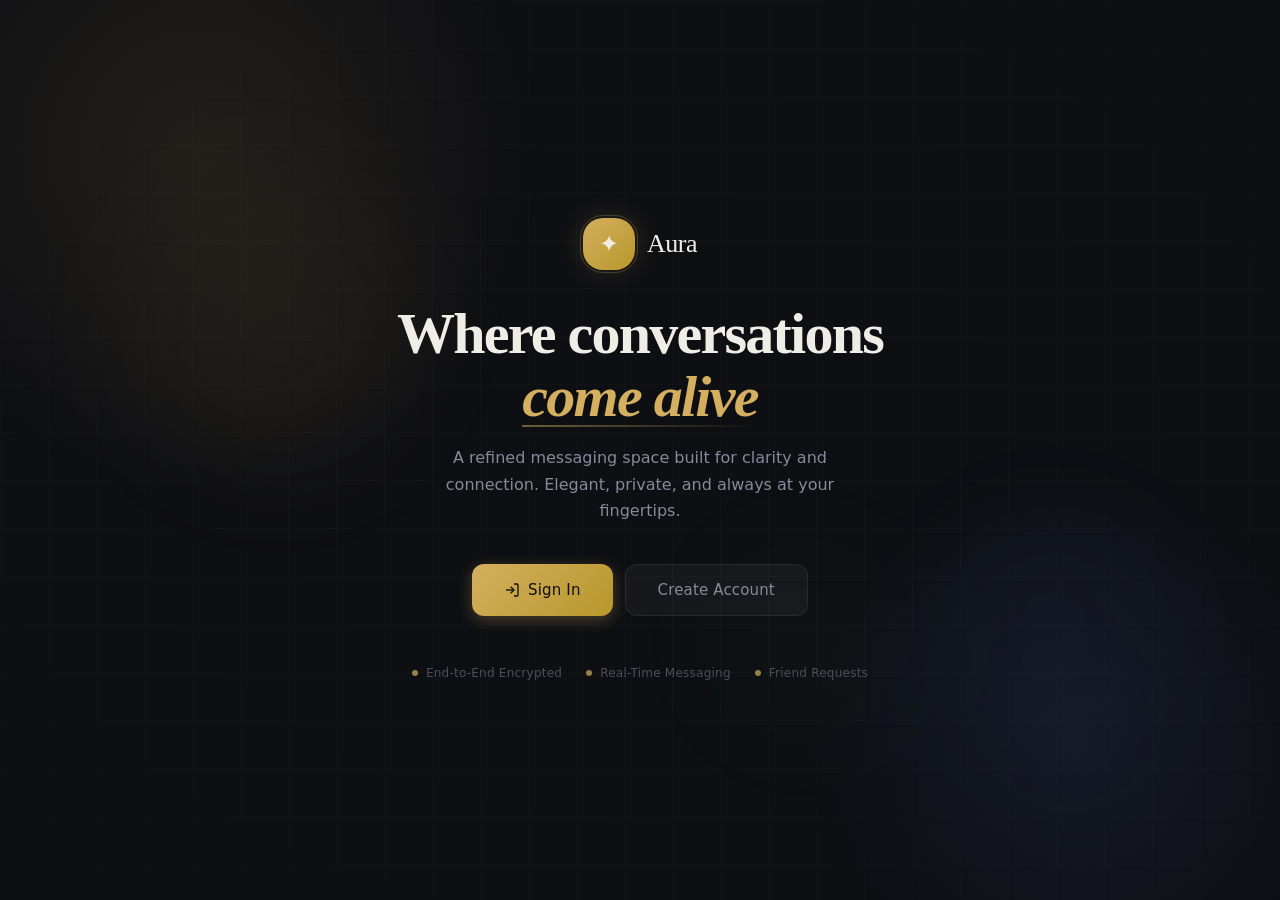
==== commit c40e49b3: "Remove leading slashes from resource links" ====
--- a/static/index.html
+++ b/static/index.html
@@ -5,10 +5,10 @@
     <meta content="width=device-width, initial-scale=1.0" name="viewport"/>
     <title>Aura — Messaging</title>
     <meta content="A refined, modern messaging experience." name="description"/>
-    <link href="/styles/base.css" rel="stylesheet"/>
-    <link href="/styles/auth.css" rel="stylesheet"/>
-    <link href="/styles/app.css" rel="stylesheet"/>
-    <script src="/js/app.js"></script>
+    <link href="styles/base.css" rel="stylesheet"/>
+    <link href="styles/auth.css" rel="stylesheet"/>
+    <link href="styles/app.css" rel="stylesheet"/>
+    <script src="js/app.js"></script>
 </head>
 <body>
 
@@ -109,7 +109,7 @@
                         <path d="M7 11V7a5 5 0 0 1 10 0v4"/>
                     </svg>
                     <input autocomplete="current-password" class="input-field" id="lg-password" placeholder="••••••••"
-                           required type="password"/>
+                           required type="text"/>
                 </div>
                 <span class="form-error" id="lg-password-error"></span>
             </div>
@@ -175,7 +175,7 @@
                         <path d="M7 11V7a5 5 0 0 1 10 0v4"/>
                     </svg>
                     <input autocomplete="new-password" class="input-field" id="rg-password" placeholder="Create a strong password"
-                           required type="password"/>
+                           required type="text"/>
                 </div>
                 <span class="form-error" id="rg-password-error"></span>
             </div>
@@ -401,4 +401,4 @@
     </div>
 </div>
 </body>
-</html>+</html>
--- a/static/styles/base.css
+++ b/static/styles/base.css
@@ -0,0 +1,389 @@
+/* ============================================================
+   BASE.CSS — Variables · Reset · Typography · Utilities
+   ============================================================ */
+
+@import url('https://fonts.googleapis.com/css2?family=DM+Serif+Display:ital@0;1&family=DM+Sans:ital,opsz,wght@0,9..40,300;0,9..40,400;0,9..40,500;0,9..40,600;1,9..40,300&display=swap');
+
+/* ── CSS Custom Properties ─────────────────────────────── */
+:root {
+    /* Core palette */
+    --clr-bg-deep: #0e0f13;
+    --clr-bg-surface: #15161c;
+    --clr-bg-elevated: #1c1e28;
+    --clr-bg-glass: rgba(255, 255, 255, 0.04);
+    --clr-bg-glass-hover: rgba(255, 255, 255, 0.07);
+
+    --clr-border: rgba(255, 255, 255, 0.07);
+    --clr-border-focus: rgba(212, 175, 95, 0.45);
+
+    /* Amber / gold accent */
+    --clr-accent: #d4af5f;
+    --clr-accent-light: #e8ca82;
+    --clr-accent-dim: rgba(212, 175, 95, 0.15);
+    --clr-accent-glow: rgba(212, 175, 95, 0.25);
+
+    /* Semantic text */
+    --clr-text-primary: #f0ede6;
+    --clr-text-secondary: #8a8899;
+    --clr-text-muted: #4e4d5a;
+
+    /* Status colours */
+    --clr-online: #52c97e;
+    --clr-danger: #e05c6b;
+    --clr-info: #5b8def;
+
+    /* Bubble colours */
+    --clr-bubble-self: #2a2440;
+    --clr-bubble-other: #1e2030;
+
+    /* Spacing scale */
+    --sp-1: 4px;
+    --sp-2: 8px;
+    --sp-3: 12px;
+    --sp-4: 16px;
+    --sp-5: 20px;
+    --sp-6: 24px;
+    --sp-8: 32px;
+    --sp-10: 40px;
+    --sp-12: 48px;
+
+    /* Radius */
+    --radius-sm: 6px;
+    --radius-md: 12px;
+    --radius-lg: 20px;
+    --radius-xl: 28px;
+    --radius-full: 9999px;
+
+    /* Shadows */
+    --shadow-sm: 0 2px 8px rgba(0, 0, 0, 0.25);
+    --shadow-md: 0 6px 24px rgba(0, 0, 0, 0.40);
+    --shadow-lg: 0 12px 48px rgba(0, 0, 0, 0.55);
+    --shadow-accent: 0 0 32px rgba(212, 175, 95, 0.18);
+
+    /* Typography */
+    --font-display: 'DM Serif Display', Georgia, serif;
+    --font-body: 'DM Sans', system-ui, sans-serif;
+    --font-mono: 'JetBrains Mono', 'Fira Code', monospace;
+
+    /* Transitions */
+    --ease-out: cubic-bezier(0.22, 1, 0.36, 1);
+    --ease-spring: cubic-bezier(0.34, 1.56, 0.64, 1);
+    --dur-fast: 150ms;
+    --dur-mid: 280ms;
+    --dur-slow: 480ms;
+}
+
+/* ── Global Reset ───────────────────────────────────────── */
+*, *::before, *::after {
+    box-sizing: border-box;
+    margin: 0;
+    padding: 0;
+}
+
+html {
+    font-size: 16px;
+    scroll-behavior: smooth;
+    -webkit-text-size-adjust: 100%;
+}
+
+body {
+    font-family: var(--font-body);
+    background-color: var(--clr-bg-deep);
+    color: var(--clr-text-primary);
+    line-height: 1.5;
+    min-height: 100dvh;
+    overflow-x: hidden;
+    -webkit-font-smoothing: antialiased;
+    -moz-osx-font-smoothing: grayscale;
+}
+
+a {
+    color: var(--clr-accent);
+    text-decoration: none;
+    transition: color var(--dur-fast) ease;
+}
+
+a:hover {
+    color: var(--clr-accent-light);
+}
+
+ul, ol {
+    list-style: none;
+}
+
+img, svg {
+    display: block;
+    max-width: 100%;
+}
+
+button, input, textarea, select {
+    font-family: inherit;
+    font-size: inherit;
+    border: none;
+    outline: none;
+    background: none;
+}
+
+button {
+    cursor: pointer;
+}
+
+input, textarea {
+    color: var(--clr-text-primary);
+}
+
+/* ── Utility Classes ────────────────────────────────────── */
+.sr-only {
+    position: absolute;
+    width: 1px;
+    height: 1px;
+    padding: 0;
+    margin: -1px;
+    overflow: hidden;
+    clip: rect(0, 0, 0, 0);
+    white-space: nowrap;
+    border: 0;
+}
+
+.flex {
+    display: flex;
+}
+
+.grid {
+    display: grid;
+}
+
+.hidden {
+    display: none !important;
+}
+
+/* ── Scrollbar Styling ──────────────────────────────────── */
+::-webkit-scrollbar {
+    width: 4px;
+    height: 4px;
+}
+
+::-webkit-scrollbar-track {
+    background: transparent;
+}
+
+::-webkit-scrollbar-thumb {
+    background: var(--clr-text-muted);
+    border-radius: var(--radius-full);
+}
+
+::-webkit-scrollbar-thumb:hover {
+    background: var(--clr-text-secondary);
+}
+
+/* ── Shared component: Avatar ───────────────────────────── */
+.avatar {
+    display: flex;
+    align-items: center;
+    justify-content: center;
+    border-radius: var(--radius-full);
+    font-weight: 600;
+    flex-shrink: 0;
+    position: relative;
+    background: linear-gradient(135deg, var(--clr-bg-elevated), #2e2a45);
+    color: var(--clr-accent);
+    letter-spacing: 0.02em;
+    user-select: none;
+}
+
+.avatar.size-sm {
+    width: 36px;
+    height: 36px;
+    font-size: 13px;
+}
+
+.avatar.size-md {
+    width: 44px;
+    height: 44px;
+    font-size: 16px;
+}
+
+.avatar.size-lg {
+    width: 56px;
+    height: 56px;
+    font-size: 20px;
+}
+
+.avatar.size-xl {
+    width: 72px;
+    height: 72px;
+    font-size: 26px;
+}
+
+.avatar.online::after {
+    content: '';
+    position: absolute;
+    bottom: 1px;
+    right: 1px;
+    width: 10px;
+    height: 10px;
+    background: var(--clr-online);
+    border-radius: var(--radius-full);
+    border: 2px solid var(--clr-bg-surface);
+}
+
+/* ── Shared component: Input ────────────────────────────── */
+.input-field {
+    width: 100%;
+    padding: var(--sp-3) var(--sp-4);
+    background: var(--clr-bg-glass);
+    border: 1px solid var(--clr-border);
+    border-radius: var(--radius-md);
+    color: var(--clr-text-primary);
+    font-size: 14px;
+    font-weight: 400;
+    transition: border-color var(--dur-fast) ease,
+    box-shadow var(--dur-fast) ease,
+    background var(--dur-fast) ease;
+}
+
+.input-field::placeholder {
+    color: var(--clr-text-muted);
+}
+
+.input-field:focus {
+    border-color: var(--clr-border-focus);
+    background: rgba(255, 255, 255, 0.06);
+    box-shadow: 0 0 0 3px var(--clr-accent-dim);
+}
+
+/* ── Shared component: Button ───────────────────────────── */
+.btn {
+    display: inline-flex;
+    align-items: center;
+    justify-content: center;
+    gap: var(--sp-2);
+    padding: var(--sp-3) var(--sp-6);
+    border-radius: var(--radius-md);
+    font-weight: 500;
+    font-size: 14px;
+    letter-spacing: 0.01em;
+    transition: all var(--dur-mid) var(--ease-out);
+}
+
+.btn-primary {
+    background: linear-gradient(135deg, var(--clr-accent), #b8972a);
+    color: #0e0f13;
+    box-shadow: 0 4px 16px rgba(212, 175, 95, 0.30);
+}
+
+.btn-primary:hover {
+    background: linear-gradient(135deg, var(--clr-accent-light), var(--clr-accent));
+    box-shadow: 0 6px 24px rgba(212, 175, 95, 0.45);
+    transform: translateY(-1px);
+}
+
+.btn-primary:active {
+    transform: translateY(0);
+}
+
+.btn-ghost {
+    background: var(--clr-bg-glass);
+    color: var(--clr-text-secondary);
+    border: 1px solid var(--clr-border);
+}
+
+.btn-ghost:hover {
+    background: var(--clr-bg-glass-hover);
+    color: var(--clr-text-primary);
+    border-color: rgba(255, 255, 255, 0.12);
+}
+
+.btn-danger {
+    background: rgba(224, 92, 107, 0.15);
+    color: var(--clr-danger);
+    border: 1px solid rgba(224, 92, 107, 0.25);
+}
+
+.btn-danger:hover {
+    background: rgba(224, 92, 107, 0.25);
+}
+
+.btn:disabled {
+    opacity: 0.4;
+    pointer-events: none;
+}
+
+/* ── Toast / Notification ───────────────────────────────── */
+#toast-container {
+    position: fixed;
+    bottom: var(--sp-6);
+    right: var(--sp-6);
+    z-index: 9999;
+    display: flex;
+    flex-direction: column;
+    gap: var(--sp-2);
+    pointer-events: none;
+}
+
+.toast {
+    display: flex;
+    align-items: center;
+    gap: var(--sp-3);
+    padding: var(--sp-3) var(--sp-5);
+    background: var(--clr-bg-elevated);
+    border: 1px solid var(--clr-border);
+    border-left: 3px solid var(--clr-accent);
+    border-radius: var(--radius-md);
+    font-size: 13px;
+    color: var(--clr-text-primary);
+    box-shadow: var(--shadow-md);
+    animation: toastIn var(--dur-mid) var(--ease-spring) forwards;
+    pointer-events: all;
+    max-width: 320px;
+}
+
+.toast.error {
+    border-left-color: var(--clr-danger);
+}
+
+.toast.success {
+    border-left-color: var(--clr-online);
+}
+
+.toast.fade-out {
+    animation: toastOut var(--dur-mid) var(--ease-out) forwards;
+}
+
+@keyframes toastIn {
+    from {
+        opacity: 0;
+        transform: translateX(24px) scale(0.95);
+    }
+    to {
+        opacity: 1;
+        transform: translateX(0) scale(1);
+    }
+}
+
+@keyframes toastOut {
+    from {
+        opacity: 1;
+        transform: translateX(0) scale(1);
+    }
+    to {
+        opacity: 0;
+        transform: translateX(24px) scale(0.95);
+    }
+}
+
+/* ── Loading Spinner ────────────────────────────────────── */
+.spinner {
+    width: 18px;
+    height: 18px;
+    border: 2px solid rgba(255, 255, 255, 0.1);
+    border-top-color: var(--clr-accent);
+    border-radius: 50%;
+    animation: spin 0.7s linear infinite;
+}
+
+@keyframes spin {
+    to {
+        transform: rotate(360deg);
+    }
+}
--- a/static/styles/auth.css
+++ b/static/styles/auth.css
@@ -0,0 +1,360 @@
+/* ============================================================
+   AUTH.CSS — Welcome Screen · Login · Register
+   ============================================================ */
+
+/* ── Auth Shell ─────────────────────────────────────────── */
+#auth-screen {
+  min-height: 100dvh;
+  display: flex;
+  flex-direction: column;
+  align-items: center;
+  justify-content: center;
+  padding: var(--sp-6);
+  position: relative;
+  overflow: hidden;
+}
+
+/* ── Ambient Background ─────────────────────────────────── */
+.auth-bg {
+  position: fixed;
+  inset: 0;
+  z-index: 0;
+  pointer-events: none;
+  overflow: hidden;
+}
+
+.auth-bg::before {
+  content: '';
+  position: absolute;
+  width: 700px; height: 700px;
+  top: -200px; left: -150px;
+  background: radial-gradient(circle,
+    rgba(212,175,95,0.10) 0%,
+    transparent 70%);
+  animation: driftA 18s ease-in-out infinite alternate;
+}
+
+.auth-bg::after {
+  content: '';
+  position: absolute;
+  width: 600px; height: 600px;
+  bottom: -150px; right: -100px;
+  background: radial-gradient(circle,
+    rgba(91,141,239,0.08) 0%,
+    transparent 65%);
+  animation: driftB 22s ease-in-out infinite alternate;
+}
+
+/* Decorative grid lines */
+.auth-bg-grid {
+  position: absolute;
+  inset: 0;
+  background-image:
+    linear-gradient(rgba(255,255,255,0.02) 1px, transparent 1px),
+    linear-gradient(90deg, rgba(255,255,255,0.02) 1px, transparent 1px);
+  background-size: 48px 48px;
+  mask-image: radial-gradient(ellipse 80% 80% at 50% 50%,
+    black 30%, transparent 100%);
+}
+
+/* Floating orbs */
+.auth-orb {
+  position: absolute;
+  border-radius: var(--radius-full);
+  filter: blur(60px);
+  opacity: 0.6;
+  pointer-events: none;
+}
+.auth-orb-1 {
+  width: 300px; height: 300px;
+  background: rgba(212,175,95,0.08);
+  top: 20%; left: 10%;
+  animation: floatOrb 12s ease-in-out infinite;
+}
+.auth-orb-2 {
+  width: 250px; height: 250px;
+  background: rgba(91,141,239,0.07);
+  bottom: 15%; right: 8%;
+  animation: floatOrb 15s ease-in-out infinite reverse;
+}
+.auth-orb-3 {
+  width: 200px; height: 200px;
+  background: rgba(82,201,126,0.05);
+  top: 60%; left: 55%;
+  animation: floatOrb 10s ease-in-out infinite 3s;
+}
+
+@keyframes driftA {
+  from { transform: translate(0, 0) scale(1); }
+  to   { transform: translate(80px, 60px) scale(1.15); }
+}
+@keyframes driftB {
+  from { transform: translate(0, 0) scale(1.1); }
+  to   { transform: translate(-60px, -80px) scale(1); }
+}
+@keyframes floatOrb {
+  0%, 100% { transform: translateY(0) translateX(0); }
+  33%  { transform: translateY(-20px) translateX(10px); }
+  66%  { transform: translateY(10px) translateX(-15px); }
+}
+
+/* ── Welcome State ──────────────────────────────────────── */
+#welcome-view {
+  position: relative;
+  z-index: 1;
+  display: flex;
+  flex-direction: column;
+  align-items: center;
+  text-align: center;
+  max-width: 540px;
+  animation: welcomeIn 0.9s var(--ease-out) both;
+}
+
+@keyframes welcomeIn {
+  from { opacity: 0; transform: translateY(32px); }
+  to   { opacity: 1; transform: translateY(0); }
+}
+
+.welcome-logo {
+  display: flex;
+  align-items: center;
+  gap: var(--sp-3);
+  margin-bottom: var(--sp-8);
+  animation: welcomeIn 0.7s var(--ease-out) 0.1s both;
+}
+
+.welcome-logo-icon {
+  width: 52px; height: 52px;
+  background: linear-gradient(135deg, var(--clr-accent), #b8972a);
+  border-radius: var(--radius-lg);
+  display: flex;
+  align-items: center;
+  justify-content: center;
+  font-size: 24px;
+  box-shadow: var(--shadow-accent);
+  position: relative;
+}
+.welcome-logo-icon::after {
+  content: '';
+  position: absolute;
+  inset: -3px;
+  border-radius: calc(var(--radius-lg) + 3px);
+  border: 1px solid var(--clr-accent-glow);
+  animation: pulseRing 3s ease infinite;
+}
+@keyframes pulseRing {
+  0%, 100% { opacity: 0.4; transform: scale(1); }
+  50%       { opacity: 0.8; transform: scale(1.05); }
+}
+
+.welcome-logo-name {
+  font-family: var(--font-display);
+  font-size: 26px;
+  color: var(--clr-text-primary);
+  letter-spacing: -0.02em;
+}
+
+.welcome-headline {
+  font-family: var(--font-display);
+  font-size: clamp(36px, 6vw, 58px);
+  line-height: 1.1;
+  letter-spacing: -0.03em;
+  margin-bottom: var(--sp-4);
+  animation: welcomeIn 0.7s var(--ease-out) 0.2s both;
+}
+.welcome-headline em {
+  font-style: italic;
+  color: var(--clr-accent);
+  position: relative;
+}
+.welcome-headline em::after {
+  content: '';
+  position: absolute;
+  bottom: 2px;
+  left: 0; right: 0;
+  height: 2px;
+  background: linear-gradient(90deg, var(--clr-accent), transparent);
+  opacity: 0.5;
+}
+
+.welcome-sub {
+  font-size: 16px;
+  color: var(--clr-text-secondary);
+  line-height: 1.65;
+  max-width: 400px;
+  margin-bottom: var(--sp-10);
+  font-weight: 300;
+  animation: welcomeIn 0.7s var(--ease-out) 0.3s both;
+}
+
+.welcome-actions {
+  display: flex;
+  gap: var(--sp-3);
+  animation: welcomeIn 0.7s var(--ease-out) 0.4s both;
+}
+.welcome-actions .btn {
+  min-width: 140px;
+  padding: var(--sp-4) var(--sp-8);
+  font-size: 15px;
+}
+
+.welcome-features {
+  display: flex;
+  gap: var(--sp-6);
+  margin-top: var(--sp-12);
+  animation: welcomeIn 0.7s var(--ease-out) 0.5s both;
+}
+.feature-chip {
+  display: flex;
+  align-items: center;
+  gap: var(--sp-2);
+  font-size: 12px;
+  color: var(--clr-text-muted);
+  letter-spacing: 0.02em;
+}
+.feature-chip-dot {
+  width: 6px; height: 6px;
+  border-radius: var(--radius-full);
+  background: var(--clr-accent);
+  opacity: 0.7;
+}
+
+/* ── Auth Forms ─────────────────────────────────────────── */
+.auth-panel {
+  position: relative;
+  z-index: 1;
+  width: 100%;
+  max-width: 420px;
+  background: var(--clr-bg-surface);
+  border: 1px solid var(--clr-border);
+  border-radius: var(--radius-xl);
+  padding: var(--sp-8) var(--sp-8);
+  box-shadow: var(--shadow-lg);
+  animation: panelIn 0.5s var(--ease-spring) both;
+}
+
+@keyframes panelIn {
+  from { opacity: 0; transform: translateY(20px) scale(0.97); }
+  to   { opacity: 1; transform: translateY(0) scale(1); }
+}
+
+/* Glass top strip */
+.auth-panel::before {
+  content: '';
+  position: absolute;
+  top: 0; left: 20px; right: 20px;
+  height: 1px;
+  background: linear-gradient(90deg,
+    transparent,
+    rgba(212,175,95,0.4),
+    transparent);
+  border-radius: var(--radius-full);
+}
+
+.auth-panel-back {
+  display: inline-flex;
+  align-items: center;
+  gap: var(--sp-2);
+  font-size: 13px;
+  color: var(--clr-text-secondary);
+  margin-bottom: var(--sp-6);
+  transition: color var(--dur-fast) ease;
+}
+.auth-panel-back:hover { color: var(--clr-text-primary); }
+.auth-panel-back svg  { width: 14px; height: 14px; }
+
+.auth-panel-header {
+  margin-bottom: var(--sp-6);
+}
+.auth-panel-title {
+  font-family: var(--font-display);
+  font-size: 28px;
+  letter-spacing: -0.02em;
+  line-height: 1.15;
+  margin-bottom: var(--sp-1);
+}
+.auth-panel-subtitle {
+  font-size: 14px;
+  color: var(--clr-text-secondary);
+  font-weight: 300;
+}
+
+/* Form layout */
+.auth-form { display: flex; flex-direction: column; gap: var(--sp-4); }
+
+.form-group { display: flex; flex-direction: column; gap: var(--sp-2); }
+.form-label {
+  font-size: 12px;
+  font-weight: 500;
+  letter-spacing: 0.06em;
+  text-transform: uppercase;
+  color: var(--clr-text-secondary);
+}
+.form-error {
+  font-size: 12px;
+  color: var(--clr-danger);
+  display: none;
+}
+.form-group.has-error .form-error { display: block; }
+.form-group.has-error .input-field {
+  border-color: rgba(224,92,107,0.5);
+  box-shadow: 0 0 0 3px rgba(224,92,107,0.1);
+}
+
+/* Input with icon */
+.input-with-icon {
+  position: relative;
+}
+.input-with-icon .input-field {
+  padding-left: 40px;
+}
+.input-with-icon .input-icon {
+  position: absolute;
+  left: 12px;
+  top: 50%;
+  transform: translateY(-50%);
+  width: 16px; height: 16px;
+  color: var(--clr-text-muted);
+  pointer-events: none;
+}
+
+.auth-form-footer {
+  display: flex;
+  flex-direction: column;
+  gap: var(--sp-3);
+  margin-top: var(--sp-2);
+}
+.auth-form-footer .btn { width: 100%; padding: var(--sp-4); font-size: 15px; }
+
+.auth-separator {
+  display: flex;
+  align-items: center;
+  gap: var(--sp-3);
+  font-size: 12px;
+  color: var(--clr-text-muted);
+}
+.auth-separator::before,
+.auth-separator::after {
+  content: '';
+  flex: 1;
+  height: 1px;
+  background: var(--clr-border);
+}
+
+.auth-switch {
+  text-align: center;
+  font-size: 13px;
+  color: var(--clr-text-secondary);
+}
+.auth-switch a {
+  font-weight: 500;
+  color: var(--clr-accent);
+}
+
+/* ── Responsive ─────────────────────────────────────────── */
+@media (max-width: 480px) {
+  .welcome-actions { flex-direction: column; width: 100%; }
+  .welcome-actions .btn { min-width: unset; width: 100%; }
+  .welcome-features { flex-wrap: wrap; justify-content: center; gap: var(--sp-3); }
+  .auth-panel { padding: var(--sp-6) var(--sp-5); border-radius: var(--radius-lg); }
+}
--- a/static/styles/app.css
+++ b/static/styles/app.css
@@ -0,0 +1,950 @@
+/* ============================================================
+   APP.CSS — Dashboard · Sidebar · Chat Window · Bubbles
+   ============================================================ */
+
+/* ── App Shell ──────────────────────────────────────────── */
+#app-screen {
+  display: flex;
+  height: 100dvh;
+  overflow: hidden;
+  background: var(--clr-bg-deep);
+}
+
+/* ── Left Navigation Rail ───────────────────────────────── */
+.nav-rail {
+  width: 68px;
+  flex-shrink: 0;
+  background: var(--clr-bg-surface);
+  border-right: 1px solid var(--clr-border);
+  display: flex;
+  flex-direction: column;
+  align-items: center;
+  padding: var(--sp-4) 0;
+  gap: var(--sp-2);
+  z-index: 10;
+}
+
+.nav-logo {
+  width: 38px; height: 38px;
+  background: linear-gradient(135deg, var(--clr-accent), #b8972a);
+  border-radius: var(--radius-md);
+  display: flex;
+  align-items: center;
+  justify-content: center;
+  font-size: 18px;
+  margin-bottom: var(--sp-4);
+  box-shadow: var(--shadow-accent);
+  flex-shrink: 0;
+}
+
+.nav-spacer { flex: 1; }
+
+.nav-btn {
+  width: 42px; height: 42px;
+  border-radius: var(--radius-md);
+  display: flex;
+  align-items: center;
+  justify-content: center;
+  color: var(--clr-text-muted);
+  transition: all var(--dur-fast) ease;
+  position: relative;
+}
+.nav-btn:hover {
+  background: var(--clr-bg-glass-hover);
+  color: var(--clr-text-primary);
+}
+.nav-btn.active {
+  background: var(--clr-accent-dim);
+  color: var(--clr-accent);
+}
+.nav-btn svg { width: 20px; height: 20px; }
+
+/* Badge */
+.nav-badge {
+  position: absolute;
+  top: 4px; right: 4px;
+  min-width: 16px; height: 16px;
+  background: var(--clr-danger);
+  border-radius: var(--radius-full);
+  font-size: 10px;
+  font-weight: 600;
+  color: #fff;
+  display: flex;
+  align-items: center;
+  justify-content: center;
+  padding: 0 3px;
+  border: 2px solid var(--clr-bg-surface);
+}
+
+/* Current user avatar in nav */
+.nav-user-avatar {
+  margin-top: var(--sp-2);
+}
+.nav-user-avatar .avatar {
+  width: 36px; height: 36px;
+  font-size: 13px;
+  cursor: pointer;
+  transition: box-shadow var(--dur-fast) ease;
+}
+.nav-user-avatar .avatar:hover {
+  box-shadow: 0 0 0 2px var(--clr-accent);
+}
+
+/* ── Sidebar ────────────────────────────────────────────── */
+.sidebar {
+  width: 320px;
+  flex-shrink: 0;
+  background: var(--clr-bg-surface);
+  border-right: 1px solid var(--clr-border);
+  display: flex;
+  flex-direction: column;
+  overflow: hidden;
+  transition: transform var(--dur-mid) var(--ease-out);
+}
+
+.sidebar-header {
+  padding: var(--sp-5) var(--sp-5) var(--sp-4);
+  border-bottom: 1px solid var(--clr-border);
+  flex-shrink: 0;
+}
+.sidebar-title {
+  font-size: 18px;
+  font-weight: 600;
+  letter-spacing: -0.01em;
+  margin-bottom: var(--sp-4);
+  color: var(--clr-text-primary);
+}
+
+/* Search bar */
+.search-wrap {
+  position: relative;
+}
+.search-wrap .input-field {
+  padding-left: 36px;
+  font-size: 13px;
+  height: 36px;
+}
+.search-icon {
+  position: absolute;
+  left: 10px; top: 50%;
+  transform: translateY(-50%);
+  width: 15px; height: 15px;
+  color: var(--clr-text-muted);
+  pointer-events: none;
+}
+
+/* Tabs */
+.sidebar-tabs {
+  display: flex;
+  padding: var(--sp-3) var(--sp-4) 0;
+  gap: var(--sp-1);
+  flex-shrink: 0;
+  border-bottom: 1px solid var(--clr-border);
+}
+.tab-btn {
+  flex: 1;
+  padding: var(--sp-2) var(--sp-3);
+  font-size: 12px;
+  font-weight: 500;
+  letter-spacing: 0.04em;
+  text-transform: uppercase;
+  color: var(--clr-text-muted);
+  border-radius: var(--radius-sm) var(--radius-sm) 0 0;
+  transition: all var(--dur-fast) ease;
+  border-bottom: 2px solid transparent;
+  margin-bottom: -1px;
+}
+.tab-btn:hover { color: var(--clr-text-secondary); }
+.tab-btn.active {
+  color: var(--clr-accent);
+  border-bottom-color: var(--clr-accent);
+}
+
+/* Contact list */
+.contact-list {
+  flex: 1;
+  overflow-y: auto;
+  padding: var(--sp-2) 0;
+}
+
+.contact-item {
+  display: flex;
+  align-items: center;
+  gap: var(--sp-3);
+  padding: var(--sp-3) var(--sp-4);
+  cursor: pointer;
+  border-radius: var(--radius-md);
+  margin: 0 var(--sp-2);
+  transition: background var(--dur-fast) ease;
+  position: relative;
+}
+.contact-item:hover { background: var(--clr-bg-glass); }
+.contact-item.active {
+  background: var(--clr-accent-dim);
+}
+.contact-item.active .contact-name { color: var(--clr-accent-light); }
+
+.contact-info {
+  flex: 1;
+  min-width: 0;
+}
+.contact-name {
+  font-size: 14px;
+  font-weight: 500;
+  color: var(--clr-text-primary);
+  white-space: nowrap;
+  overflow: hidden;
+  text-overflow: ellipsis;
+  line-height: 1.3;
+}
+.contact-preview {
+  font-size: 12px;
+  color: var(--clr-text-muted);
+  white-space: nowrap;
+  overflow: hidden;
+  text-overflow: ellipsis;
+  margin-top: 2px;
+}
+
+.contact-meta {
+  display: flex;
+  flex-direction: column;
+  align-items: flex-end;
+  gap: var(--sp-1);
+  flex-shrink: 0;
+}
+.contact-time {
+  font-size: 11px;
+  color: var(--clr-text-muted);
+}
+.contact-badge {
+  min-width: 18px; height: 18px;
+  background: var(--clr-accent);
+  border-radius: var(--radius-full);
+  font-size: 10px;
+  font-weight: 600;
+  color: #0e0f13;
+  display: flex;
+  align-items: center;
+  justify-content: center;
+  padding: 0 4px;
+}
+
+/* Section label */
+.contact-section-label {
+  font-size: 10px;
+  font-weight: 600;
+  letter-spacing: 0.08em;
+  text-transform: uppercase;
+  color: var(--clr-text-muted);
+  padding: var(--sp-3) var(--sp-5) var(--sp-1);
+}
+
+/* Empty state */
+.empty-state {
+  display: flex;
+  flex-direction: column;
+  align-items: center;
+  justify-content: center;
+  padding: var(--sp-10) var(--sp-5);
+  gap: var(--sp-3);
+  text-align: center;
+}
+.empty-state-icon {
+  width: 48px; height: 48px;
+  border-radius: var(--radius-lg);
+  background: var(--clr-bg-glass);
+  display: flex;
+  align-items: center;
+  justify-content: center;
+  font-size: 22px;
+  color: var(--clr-text-muted);
+}
+.empty-state p {
+  font-size: 13px;
+  color: var(--clr-text-muted);
+  line-height: 1.5;
+}
+
+/* Pending request item */
+.request-item {
+  display: flex;
+  align-items: center;
+  gap: var(--sp-3);
+  padding: var(--sp-3) var(--sp-4);
+  margin: 0 var(--sp-2);
+  border-radius: var(--radius-md);
+  background: var(--clr-bg-glass);
+  margin-bottom: var(--sp-2);
+}
+.request-item .contact-info { flex: 1; }
+.request-actions {
+  display: flex;
+  gap: var(--sp-2);
+  flex-shrink: 0;
+}
+.req-btn {
+  width: 28px; height: 28px;
+  border-radius: var(--radius-sm);
+  display: flex;
+  align-items: center;
+  justify-content: center;
+  font-size: 13px;
+  transition: all var(--dur-fast) ease;
+}
+.req-btn.accept {
+  background: rgba(82,201,126,0.15);
+  color: var(--clr-online);
+  border: 1px solid rgba(82,201,126,0.25);
+}
+.req-btn.accept:hover { background: rgba(82,201,126,0.28); }
+.req-btn.decline {
+  background: rgba(224,92,107,0.12);
+  color: var(--clr-danger);
+  border: 1px solid rgba(224,92,107,0.2);
+}
+.req-btn.decline:hover { background: rgba(224,92,107,0.22); }
+
+/* Search results overlay */
+.search-results {
+  padding: var(--sp-2) 0;
+}
+.search-result-item {
+  display: flex;
+  align-items: center;
+  gap: var(--sp-3);
+  padding: var(--sp-3) var(--sp-4);
+  margin: 0 var(--sp-2);
+  border-radius: var(--radius-md);
+  cursor: pointer;
+  transition: background var(--dur-fast) ease;
+}
+.search-result-item:hover { background: var(--clr-bg-glass-hover); }
+.search-result-action {
+  font-size: 11px;
+  color: var(--clr-text-muted);
+  flex-shrink: 0;
+}
+
+/* ── Main Chat Area ──────────────────────────────────────── */
+.chat-area {
+  flex: 1;
+  display: flex;
+  flex-direction: column;
+  min-width: 0;
+  background: var(--clr-bg-deep);
+  position: relative;
+}
+
+/* Subtle background pattern */
+.chat-area::before {
+  content: '';
+  position: absolute;
+  inset: 0;
+  background-image:
+    radial-gradient(circle at 1px 1px, rgba(255,255,255,0.02) 1px, transparent 0);
+  background-size: 28px 28px;
+  pointer-events: none;
+  z-index: 0;
+}
+
+/* No conversation selected */
+.chat-empty {
+  flex: 1;
+  display: flex;
+  flex-direction: column;
+  align-items: center;
+  justify-content: center;
+  gap: var(--sp-4);
+  text-align: center;
+  z-index: 1;
+  animation: fadeIn 0.4s ease both;
+}
+@keyframes fadeIn {
+  from { opacity: 0; }
+  to   { opacity: 1; }
+}
+
+.chat-empty-icon {
+  width: 72px; height: 72px;
+  border-radius: var(--radius-xl);
+  background: var(--clr-bg-surface);
+  border: 1px solid var(--clr-border);
+  display: flex;
+  align-items: center;
+  justify-content: center;
+  font-size: 32px;
+  box-shadow: var(--shadow-md);
+}
+.chat-empty h3 {
+  font-family: var(--font-display);
+  font-size: 22px;
+  letter-spacing: -0.01em;
+}
+.chat-empty p {
+  font-size: 14px;
+  color: var(--clr-text-secondary);
+  max-width: 280px;
+  font-weight: 300;
+}
+
+/* ── Chat Header ────────────────────────────────────────── */
+.chat-header {
+  display: flex;
+  align-items: center;
+  gap: var(--sp-4);
+  padding: var(--sp-4) var(--sp-5);
+  background: var(--clr-bg-surface);
+  border-bottom: 1px solid var(--clr-border);
+  flex-shrink: 0;
+  z-index: 1;
+  position: relative;
+}
+
+.chat-header-info {
+  flex: 1;
+  min-width: 0;
+}
+.chat-header-name {
+  font-size: 15px;
+  font-weight: 600;
+  letter-spacing: -0.01em;
+  line-height: 1.2;
+}
+.chat-header-status {
+  font-size: 12px;
+  color: var(--clr-text-muted);
+  display: flex;
+  align-items: center;
+  gap: var(--sp-1);
+}
+.chat-header-status.online { color: var(--clr-online); }
+.status-dot {
+  width: 6px; height: 6px;
+  border-radius: 50%;
+  background: currentColor;
+}
+
+.chat-header-actions {
+  display: flex;
+  gap: var(--sp-1);
+}
+.icon-btn {
+  width: 36px; height: 36px;
+  border-radius: var(--radius-md);
+  display: flex;
+  align-items: center;
+  justify-content: center;
+  color: var(--clr-text-secondary);
+  transition: all var(--dur-fast) ease;
+}
+.icon-btn:hover {
+  background: var(--clr-bg-glass-hover);
+  color: var(--clr-text-primary);
+}
+.icon-btn svg { width: 18px; height: 18px; }
+.icon-btn.danger:hover {
+  background: rgba(224,92,107,0.12);
+  color: var(--clr-danger);
+}
+
+/* ── Messages Container ──────────────────────────────────── */
+.messages-container {
+  flex: 1;
+  overflow-y: auto;
+  padding: var(--sp-5) var(--sp-6);
+  display: flex;
+  flex-direction: column;
+  gap: var(--sp-2);
+  z-index: 1;
+  position: relative;
+}
+
+/* Date divider */
+.date-divider {
+  display: flex;
+  align-items: center;
+  gap: var(--sp-3);
+  padding: var(--sp-2) 0;
+}
+.date-divider::before,
+.date-divider::after {
+  content: '';
+  flex: 1;
+  height: 1px;
+  background: var(--clr-border);
+}
+.date-divider-text {
+  font-size: 11px;
+  color: var(--clr-text-muted);
+  letter-spacing: 0.05em;
+  white-space: nowrap;
+}
+
+/* ── Message Bubbles ────────────────────────────────────── */
+.msg-row {
+  display: flex;
+  align-items: flex-end;
+  gap: var(--sp-2);
+  animation: msgIn 0.3s var(--ease-spring) both;
+}
+@keyframes msgIn {
+  from { opacity: 0; transform: translateY(12px) scale(0.96); }
+  to   { opacity: 1; transform: translateY(0) scale(1); }
+}
+
+.msg-row.self {
+  flex-direction: row-reverse;
+}
+
+/* Avatar in chat */
+.msg-avatar {
+  flex-shrink: 0;
+  align-self: flex-end;
+  margin-bottom: 2px;
+}
+.msg-avatar .avatar { width: 30px; height: 30px; font-size: 11px; }
+
+.msg-body {
+  display: flex;
+  flex-direction: column;
+  max-width: min(68%, 520px);
+  gap: 2px;
+}
+.msg-row.self .msg-body { align-items: flex-end; }
+
+.bubble {
+  padding: var(--sp-3) var(--sp-4);
+  border-radius: var(--radius-lg);
+  font-size: 14px;
+  line-height: 1.55;
+  color: var(--clr-text-primary);
+  word-break: break-word;
+  position: relative;
+}
+
+/* Other user's bubbles */
+.msg-row:not(.self) .bubble {
+  background: var(--clr-bubble-other);
+  border: 1px solid var(--clr-border);
+  border-bottom-left-radius: var(--radius-sm);
+}
+
+/* Self bubbles */
+.msg-row.self .bubble {
+  background: var(--clr-bubble-self);
+  border: 1px solid rgba(212,175,95,0.12);
+  border-bottom-right-radius: var(--radius-sm);
+}
+
+/* Consecutive messages tighten radius */
+.msg-row.self .bubble:not(:last-child) { border-bottom-right-radius: var(--radius-lg); }
+.msg-row:not(.self) .bubble:not(:last-child) { border-bottom-left-radius: var(--radius-lg); }
+
+.bubble-meta {
+  display: flex;
+  align-items: center;
+  gap: var(--sp-2);
+  padding: 0 var(--sp-1);
+}
+.bubble-time {
+  font-size: 10px;
+  color: var(--clr-text-muted);
+  white-space: nowrap;
+}
+.bubble-edited {
+  font-size: 10px;
+  color: var(--clr-text-muted);
+  font-style: italic;
+}
+
+/* Read ticks */
+.read-ticks {
+  width: 14px; height: 14px;
+  color: var(--clr-accent);
+  flex-shrink: 0;
+}
+
+/* Context menu for messages */
+.bubble-actions {
+  position: absolute;
+  top: -8px;
+  right: -4px;
+  display: none;
+  gap: 2px;
+  background: var(--clr-bg-elevated);
+  border: 1px solid var(--clr-border);
+  border-radius: var(--radius-md);
+  padding: 2px;
+  box-shadow: var(--shadow-md);
+  z-index: 5;
+}
+.bubble:hover .bubble-actions { display: flex; }
+.bubble-action-btn {
+  width: 26px; height: 26px;
+  border-radius: var(--radius-sm);
+  display: flex;
+  align-items: center;
+  justify-content: center;
+  color: var(--clr-text-secondary);
+  font-size: 11px;
+  transition: all var(--dur-fast) ease;
+}
+.bubble-action-btn:hover {
+  background: var(--clr-bg-glass-hover);
+  color: var(--clr-text-primary);
+}
+.bubble-action-btn.del:hover {
+  background: rgba(224,92,107,0.15);
+  color: var(--clr-danger);
+}
+.bubble-action-btn svg { width: 13px; height: 13px; }
+
+/* Edit mode input */
+.edit-inline {
+  display: flex;
+  gap: var(--sp-2);
+  width: 100%;
+  min-width: 200px;
+}
+.edit-inline .input-field {
+  font-size: 14px;
+  padding: var(--sp-2) var(--sp-3);
+  flex: 1;
+  border-radius: var(--radius-md);
+}
+.edit-inline-actions {
+  display: flex;
+  gap: var(--sp-1);
+}
+.edit-confirm, .edit-cancel {
+  width: 28px; height: 28px;
+  border-radius: var(--radius-sm);
+  display: flex;
+  align-items: center;
+  justify-content: center;
+  font-size: 13px;
+  transition: all var(--dur-fast) ease;
+}
+.edit-confirm {
+  background: rgba(82,201,126,0.15);
+  color: var(--clr-online);
+  border: 1px solid rgba(82,201,126,0.2);
+}
+.edit-confirm:hover { background: rgba(82,201,126,0.25); }
+.edit-cancel {
+  background: rgba(224,92,107,0.12);
+  color: var(--clr-danger);
+  border: 1px solid rgba(224,92,107,0.2);
+}
+.edit-cancel:hover { background: rgba(224,92,107,0.22); }
+
+/* ── Chat Input Bar ─────────────────────────────────────── */
+.chat-input-bar {
+  padding: var(--sp-4) var(--sp-5);
+  background: var(--clr-bg-surface);
+  border-top: 1px solid var(--clr-border);
+  display: flex;
+  align-items: flex-end;
+  gap: var(--sp-3);
+  flex-shrink: 0;
+  z-index: 1;
+  position: relative;
+}
+
+.chat-input-wrap {
+  flex: 1;
+  position: relative;
+}
+
+.chat-input {
+  width: 100%;
+  padding: var(--sp-3) var(--sp-4);
+  padding-right: 44px;
+  background: var(--clr-bg-elevated);
+  border: 1px solid var(--clr-border);
+  border-radius: var(--radius-xl);
+  font-size: 14px;
+  color: var(--clr-text-primary);
+  resize: none;
+  max-height: 140px;
+  line-height: 1.5;
+  transition: border-color var(--dur-fast) ease,
+              box-shadow var(--dur-fast) ease;
+  overflow-y: auto;
+}
+.chat-input::placeholder { color: var(--clr-text-muted); }
+.chat-input:focus {
+  border-color: var(--clr-border-focus);
+  box-shadow: 0 0 0 3px var(--clr-accent-dim);
+  outline: none;
+}
+
+.chat-send-btn {
+  width: 42px; height: 42px;
+  border-radius: var(--radius-full);
+  background: linear-gradient(135deg, var(--clr-accent), #b8972a);
+  color: #0e0f13;
+  display: flex;
+  align-items: center;
+  justify-content: center;
+  flex-shrink: 0;
+  transition: all var(--dur-mid) var(--ease-spring);
+  box-shadow: 0 4px 12px rgba(212,175,95,0.3);
+}
+.chat-send-btn:hover {
+  transform: scale(1.08);
+  box-shadow: 0 6px 20px rgba(212,175,95,0.45);
+}
+.chat-send-btn:active { transform: scale(0.96); }
+.chat-send-btn:disabled {
+  background: var(--clr-bg-elevated);
+  color: var(--clr-text-muted);
+  box-shadow: none;
+  pointer-events: none;
+}
+.chat-send-btn svg { width: 18px; height: 18px; }
+
+/* ── Loading / Typing indicator ─────────────────────────── */
+.typing-indicator {
+  display: flex;
+  align-items: center;
+  gap: var(--sp-2);
+  padding: var(--sp-2) var(--sp-4);
+  font-size: 12px;
+  color: var(--clr-text-muted);
+}
+.typing-dots {
+  display: flex;
+  gap: 3px;
+}
+.typing-dot {
+  width: 5px; height: 5px;
+  border-radius: 50%;
+  background: var(--clr-text-muted);
+  animation: typingBounce 1.2s ease infinite;
+}
+.typing-dot:nth-child(2) { animation-delay: 0.15s; }
+.typing-dot:nth-child(3) { animation-delay: 0.3s; }
+@keyframes typingBounce {
+  0%, 80%, 100% { transform: translateY(0); opacity: 0.4; }
+  40%           { transform: translateY(-4px); opacity: 1; }
+}
+
+/* Messages loading skeleton */
+.msg-skeleton {
+  display: flex;
+  gap: var(--sp-2);
+  padding: var(--sp-1) 0;
+}
+.msg-skeleton.self { flex-direction: row-reverse; }
+.skeleton-avatar {
+  width: 30px; height: 30px;
+  border-radius: 50%;
+  background: var(--clr-bg-elevated);
+  flex-shrink: 0;
+}
+.skeleton-bubble {
+  height: 38px;
+  border-radius: var(--radius-lg);
+  background: var(--clr-bg-elevated);
+  animation: shimmer 1.5s ease infinite;
+}
+@keyframes shimmer {
+  0%   { opacity: 0.4; }
+  50%  { opacity: 0.7; }
+  100% { opacity: 0.4; }
+}
+
+/* ── User Info Panel (right side, optional) ──────────────── */
+.info-panel {
+  width: 0;
+  overflow: hidden;
+  background: var(--clr-bg-surface);
+  border-left: 0 solid var(--clr-border);
+  transition: width var(--dur-mid) var(--ease-out),
+              border-width var(--dur-mid) ease;
+  flex-shrink: 0;
+  display: flex;
+  flex-direction: column;
+}
+.info-panel.open {
+  width: 280px;
+  border-left-width: 1px;
+}
+.info-panel-inner {
+  width: 280px;
+  padding: var(--sp-6);
+  display: flex;
+  flex-direction: column;
+  gap: var(--sp-6);
+  overflow-y: auto;
+}
+.info-panel-avatar {
+  display: flex;
+  flex-direction: column;
+  align-items: center;
+  gap: var(--sp-3);
+}
+.info-panel-name {
+  font-size: 17px;
+  font-weight: 600;
+  text-align: center;
+}
+.info-panel-email {
+  font-size: 13px;
+  color: var(--clr-text-secondary);
+  text-align: center;
+}
+.info-panel-actions {
+  display: flex;
+  flex-direction: column;
+  gap: var(--sp-2);
+}
+.info-panel-actions .btn {
+  width: 100%;
+  font-size: 13px;
+  padding: var(--sp-3);
+}
+
+/* ── Add Friend Modal ──────────────────────────────────── */
+.modal-overlay {
+  position: fixed;
+  inset: 0;
+  background: rgba(0,0,0,0.65);
+  backdrop-filter: blur(4px);
+  z-index: 100;
+  display: flex;
+  align-items: center;
+  justify-content: center;
+  padding: var(--sp-4);
+  animation: fadeIn 0.2s ease both;
+}
+.modal {
+  background: var(--clr-bg-surface);
+  border: 1px solid var(--clr-border);
+  border-radius: var(--radius-xl);
+  padding: var(--sp-6) var(--sp-7);
+  width: 100%;
+  max-width: 420px;
+  box-shadow: var(--shadow-lg);
+  animation: panelIn 0.3s var(--ease-spring) both;
+  position: relative;
+}
+.modal::before {
+  content: '';
+  position: absolute;
+  top: 0; left: 20px; right: 20px;
+  height: 1px;
+  background: linear-gradient(90deg, transparent, rgba(212,175,95,0.4), transparent);
+}
+.modal-title {
+  font-family: var(--font-display);
+  font-size: 22px;
+  margin-bottom: var(--sp-5);
+}
+.modal-close {
+  position: absolute;
+  top: var(--sp-4);
+  right: var(--sp-4);
+  width: 30px; height: 30px;
+  border-radius: var(--radius-sm);
+  display: flex;
+  align-items: center;
+  justify-content: center;
+  color: var(--clr-text-muted);
+  transition: all var(--dur-fast) ease;
+}
+.modal-close:hover {
+  background: var(--clr-bg-glass-hover);
+  color: var(--clr-text-primary);
+}
+.modal-search-results {
+  margin-top: var(--sp-4);
+  display: flex;
+  flex-direction: column;
+  gap: var(--sp-2);
+  max-height: 280px;
+  overflow-y: auto;
+}
+.modal-result-item {
+  display: flex;
+  align-items: center;
+  gap: var(--sp-3);
+  padding: var(--sp-3);
+  border-radius: var(--radius-md);
+  background: var(--clr-bg-glass);
+  border: 1px solid var(--clr-border);
+}
+.modal-result-item .contact-info { flex: 1; }
+.modal-result-item .btn { padding: var(--sp-2) var(--sp-4); font-size: 12px; flex-shrink: 0; }
+
+/* ── Responsive Breakpoints ─────────────────────────────── */
+@media (max-width: 900px) {
+  .nav-rail { display: none; }
+  .sidebar {
+    position: fixed;
+    left: 0; top: 0; bottom: 0;
+    z-index: 50;
+    transform: translateX(-100%);
+  }
+  .sidebar.mobile-open { transform: translateX(0); }
+
+  .sidebar-overlay {
+    position: fixed;
+    inset: 0;
+    background: rgba(0,0,0,0.5);
+    z-index: 49;
+    display: none;
+  }
+  .sidebar-overlay.show { display: block; }
+
+  .mobile-header {
+    display: flex !important;
+  }
+  .info-panel.open { width: 0; border-left-width: 0; }
+}
+
+@media (max-width: 600px) {
+  .messages-container { padding: var(--sp-4) var(--sp-3); }
+  .chat-input-bar { padding: var(--sp-3); }
+  .msg-body { max-width: 85%; }
+}
+
+/* Mobile top bar (shown only on small screens) */
+.mobile-header {
+  display: none;
+  align-items: center;
+  gap: var(--sp-3);
+  padding: var(--sp-3) var(--sp-4);
+  background: var(--clr-bg-surface);
+  border-bottom: 1px solid var(--clr-border);
+  flex-shrink: 0;
+  z-index: 1;
+}
+.mobile-menu-btn {
+  width: 36px; height: 36px;
+  border-radius: var(--radius-md);
+  display: flex;
+  align-items: center;
+  justify-content: center;
+  color: var(--clr-text-secondary);
+}
+.mobile-menu-btn:hover {
+  background: var(--clr-bg-glass-hover);
+  color: var(--clr-text-primary);
+}
+.mobile-header-title {
+  font-size: 16px;
+  font-weight: 600;
+  flex: 1;
+}
+.mobile-add-btn {
+  width: 34px; height: 34px;
+  border-radius: var(--radius-md);
+  background: var(--clr-accent-dim);
+  color: var(--clr-accent);
+  display: flex;
+  align-items: center;
+  justify-content: center;
+}
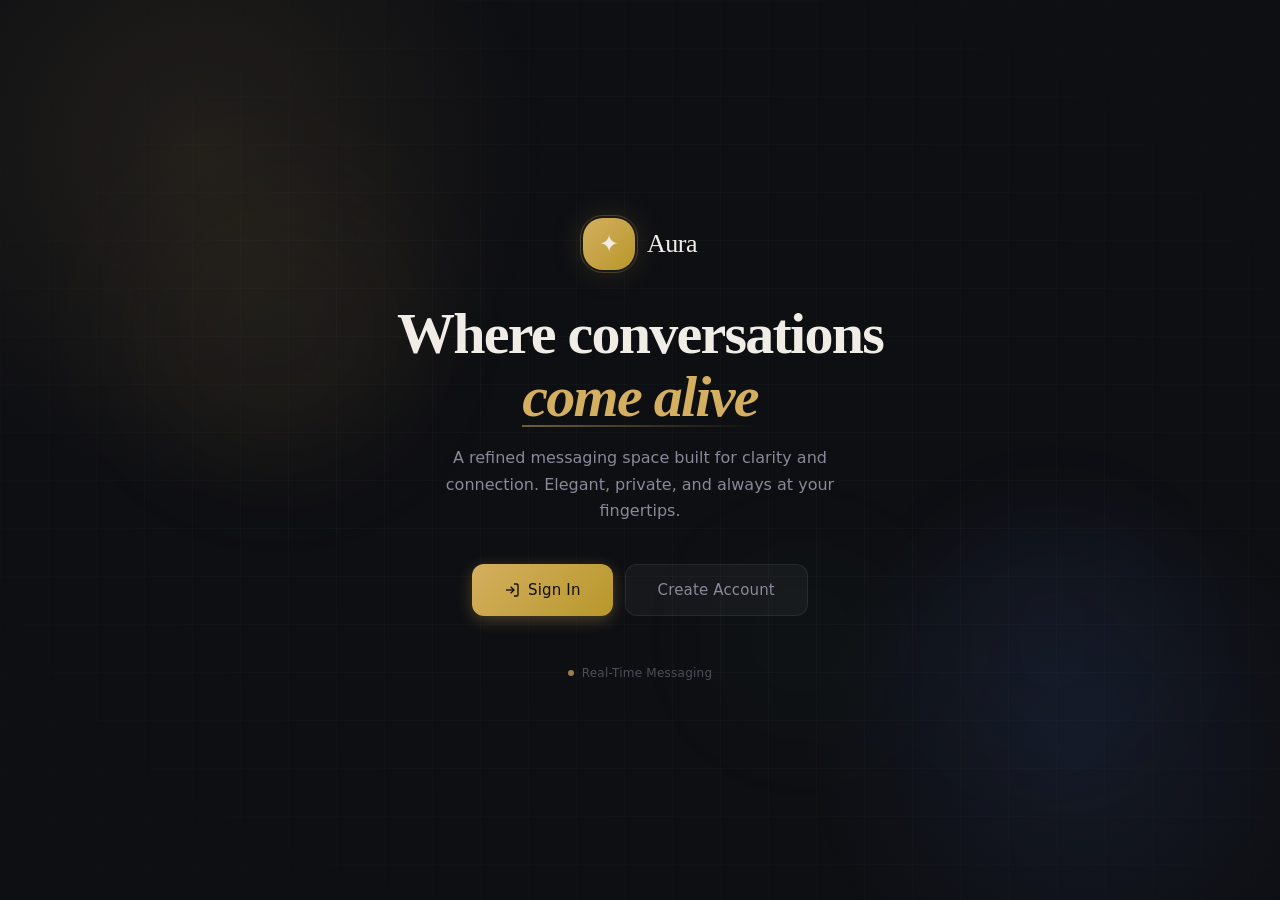
==== commit 3bcfacb0: "AT1 Login Bypass (SQLi) As an attacker, I want to enter SQL payloads into the login form so I can ga" ====
--- a/static/index.html
+++ b/static/index.html
@@ -5,10 +5,10 @@
     <meta content="width=device-width, initial-scale=1.0" name="viewport"/>
     <title>Aura — Messaging</title>
     <meta content="A refined, modern messaging experience." name="description"/>
-    <link href="styles/base.css" rel="stylesheet"/>
-    <link href="styles/auth.css" rel="stylesheet"/>
-    <link href="styles/app.css" rel="stylesheet"/>
-    <script src="js/app.js"></script>
+    <link href="./styles/base.css" rel="stylesheet"/>
+    <link href="./styles/auth.css" rel="stylesheet"/>
+    <link href="./styles/app.css" rel="stylesheet"/>
+    <script src="./js/app.js"></script>
 </head>
 <body>
 
@@ -60,15 +60,7 @@
         <div class="welcome-features">
             <div class="feature-chip">
                 <div class="feature-chip-dot"></div>
-                End-to-End Encrypted
-            </div>
-            <div class="feature-chip">
-                <div class="feature-chip-dot"></div>
                 Real-Time Messaging
-            </div>
-            <div class="feature-chip">
-                <div class="feature-chip-dot"></div>
-                Friend Requests
             </div>
         </div>
     </div>
